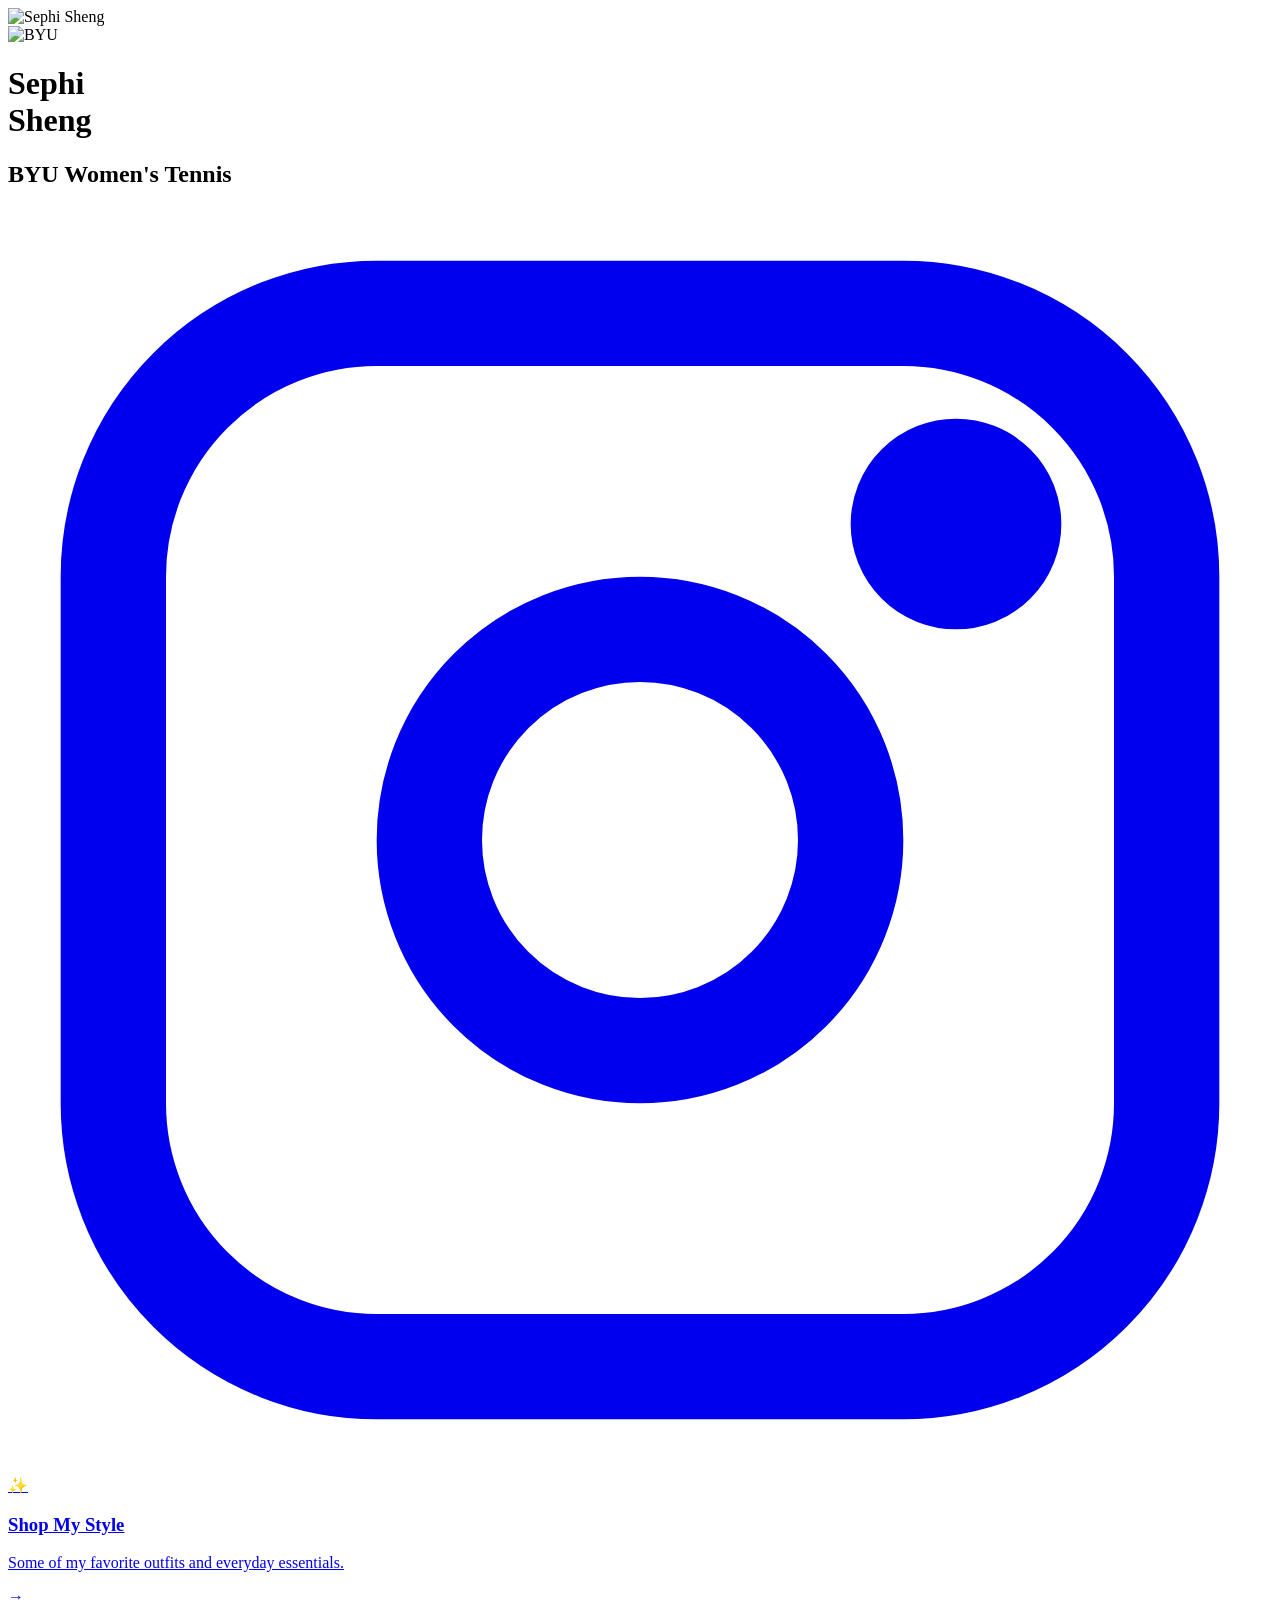
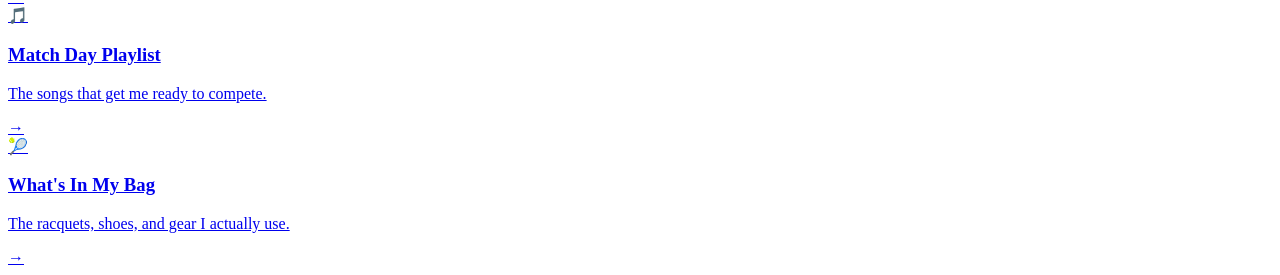
==== index.html @ d24162c1 "Add files via upload" ====
<!DOCTYPE html>
<html lang="en">

<head>

<meta charset="UTF-8">

<meta name="viewport"
content="width=device-width, initial-scale=1.0">

<title>Sephi Sheng</title>

<meta
name="description"
content="Official website of Sephi Sheng.">

<link rel="preconnect"
href="https://fonts.googleapis.com">

<link rel="preconnect"
href="https://fonts.gstatic.com"
crossorigin>

<link
href="https://fonts.googleapis.com/css2?family=Manrope:wght@300;400;500;600;700;800&display=swap"
rel="stylesheet">

<link
rel="stylesheet"
href="assets/css/style.css">

</head>

<body>

<header class="hero">

<div class="overlay"></div>

<img
src="assets/images/hero.jpg"
alt="Sephi Sheng"
class="hero-image">

<div class="hero-content">

<img
src="assets/images/byu-y.png"
class="byu-logo"
alt="BYU">

<h1>

Sephi
<br>
Sheng

</h1>

<div class="accent"></div>

<h2>

BYU Women's Tennis

</h2>

<a
href="https://instagram.com/sephisheng"
target="_blank"
class="instagram">

<svg
xmlns="http://www.w3.org/2000/svg"
viewBox="0 0 24 24"
fill="none"
stroke="currentColor"
stroke-width="2">

<rect
x="2"
y="2"
width="20"
height="20"
rx="5"/>

<circle
cx="12"
cy="12"
r="4"/>

<circle
cx="18"
cy="6"
r="1"/>

</svg>

</a>

</div>

</header>

<main>

<a
href="style/"
class="card">

<div class="icon">

✨

</div>

<div class="text">

<h3>

Shop My Style

</h3>

<p>

Some of my favorite outfits
and everyday essentials.

</p>

</div>

<div class="arrow">

→

</div>

</a>

<a
href="playlist/"
class="card">

<div class="icon">

🎵

</div>

<div class="text">

<h3>

Match Day Playlist

</h3>

<p>

The songs
that get me ready
to compete.

</p>

</div>

<div class="arrow">

→

</div>

</a>

<a
href="gear/"
class="card">

<div class="icon">

🎾

</div>

<div class="text">

<h3>

What's In My Bag

</h3>

<p>

The racquets,
shoes,
and gear
I actually use.

</p>

</div>

<div class="arrow">

→

</div>

</a>

</main>

</body>

</html>
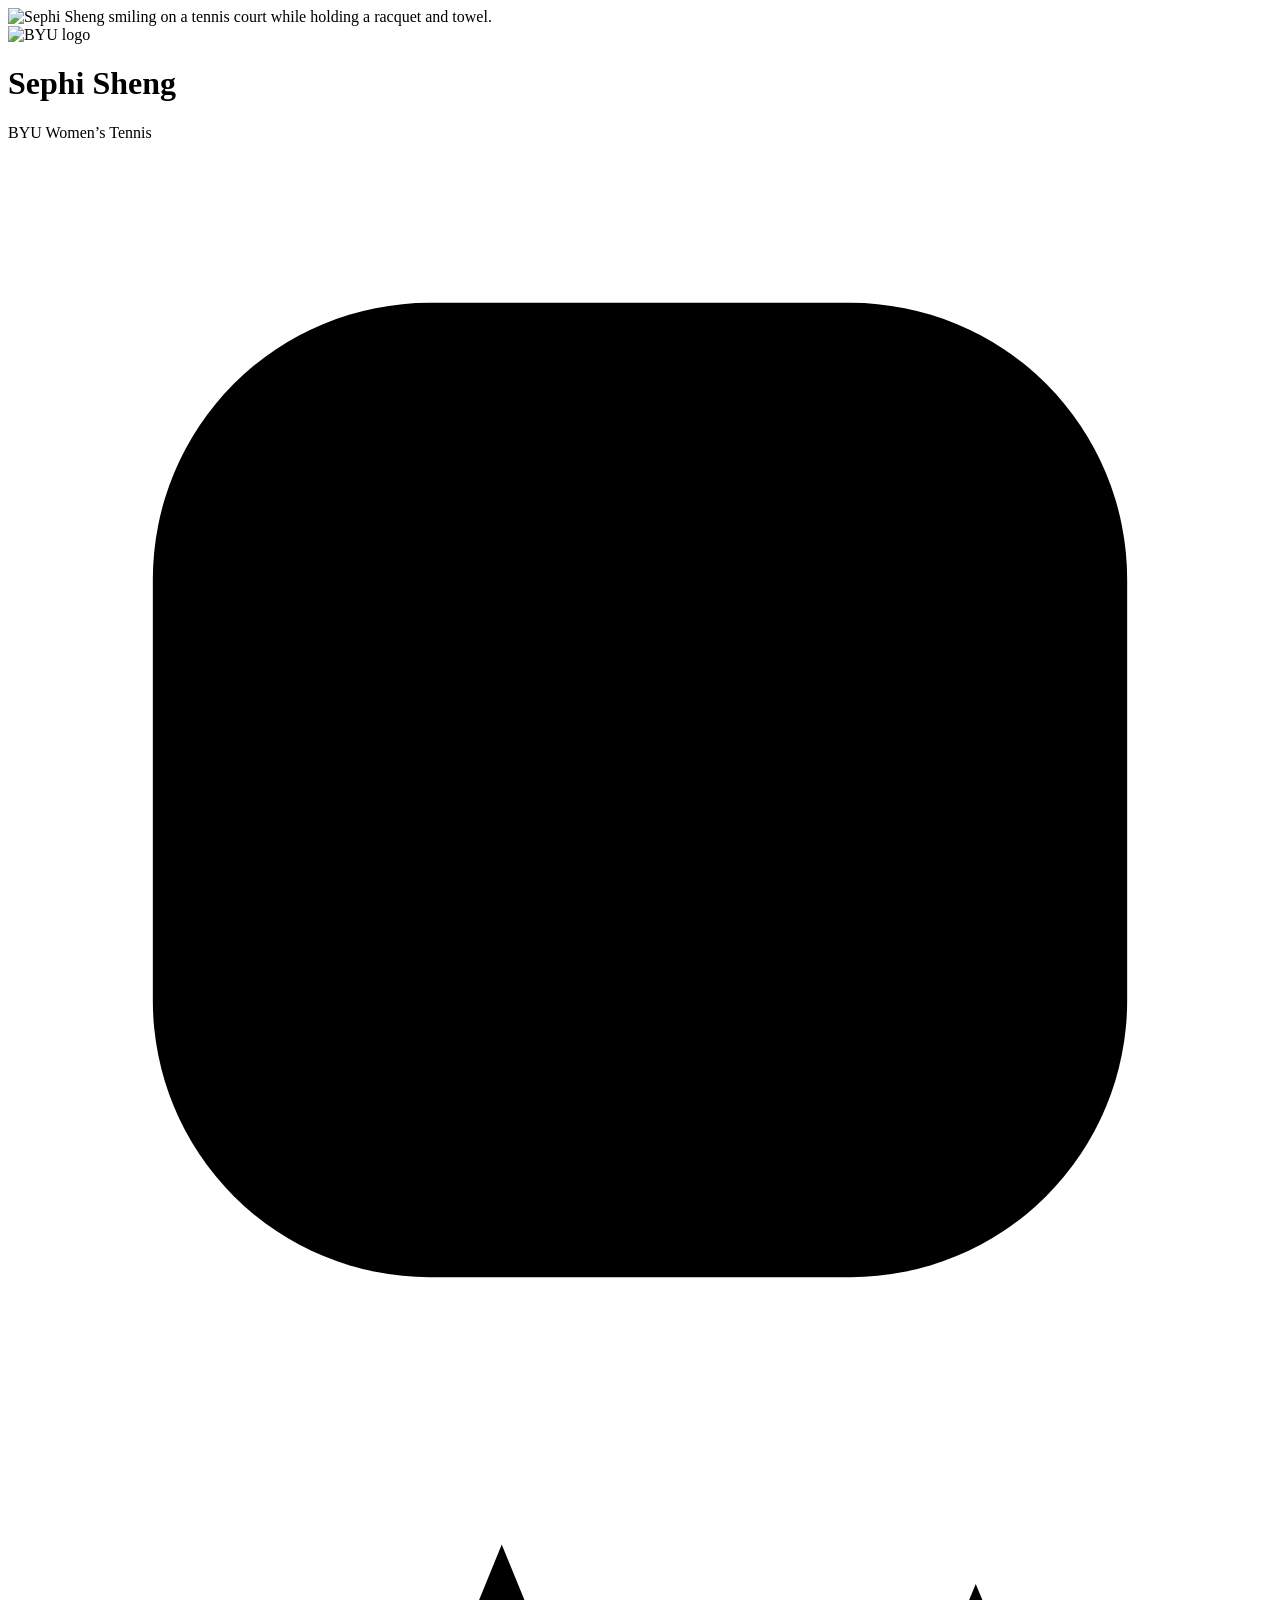
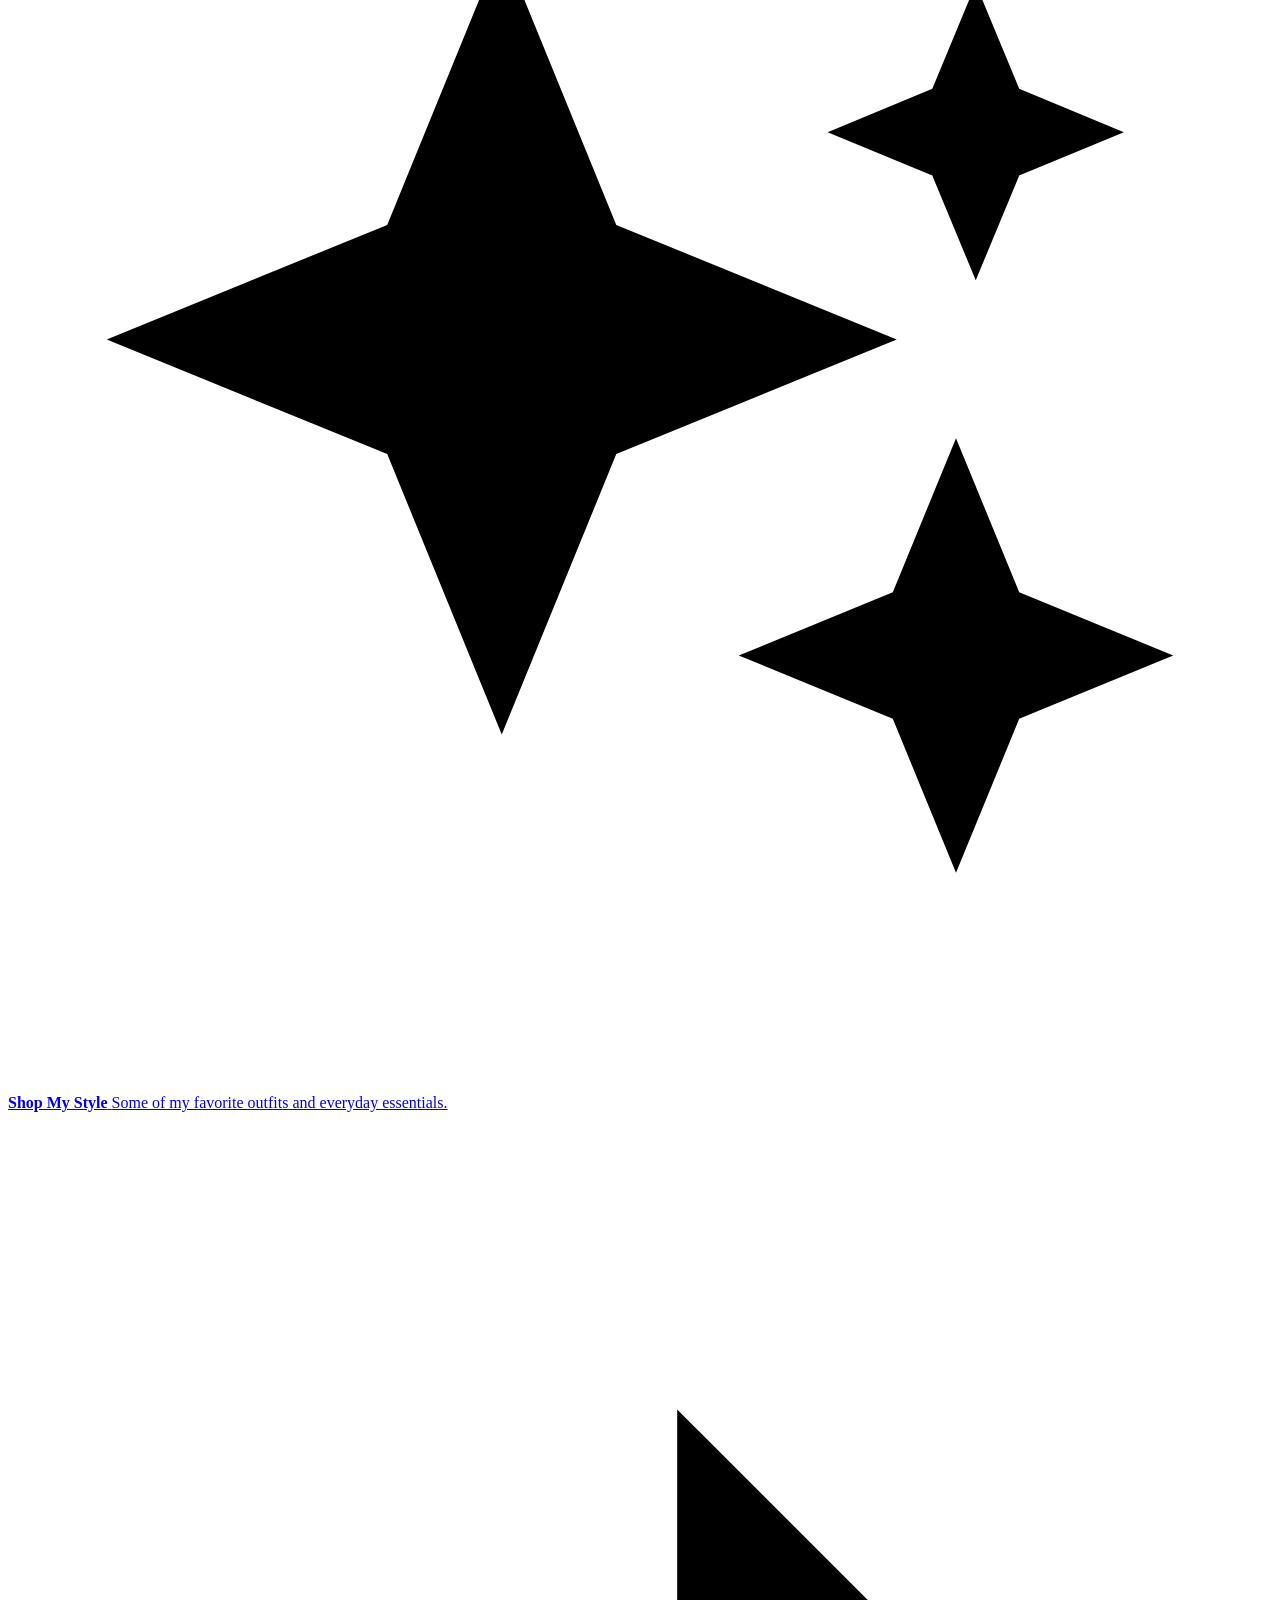
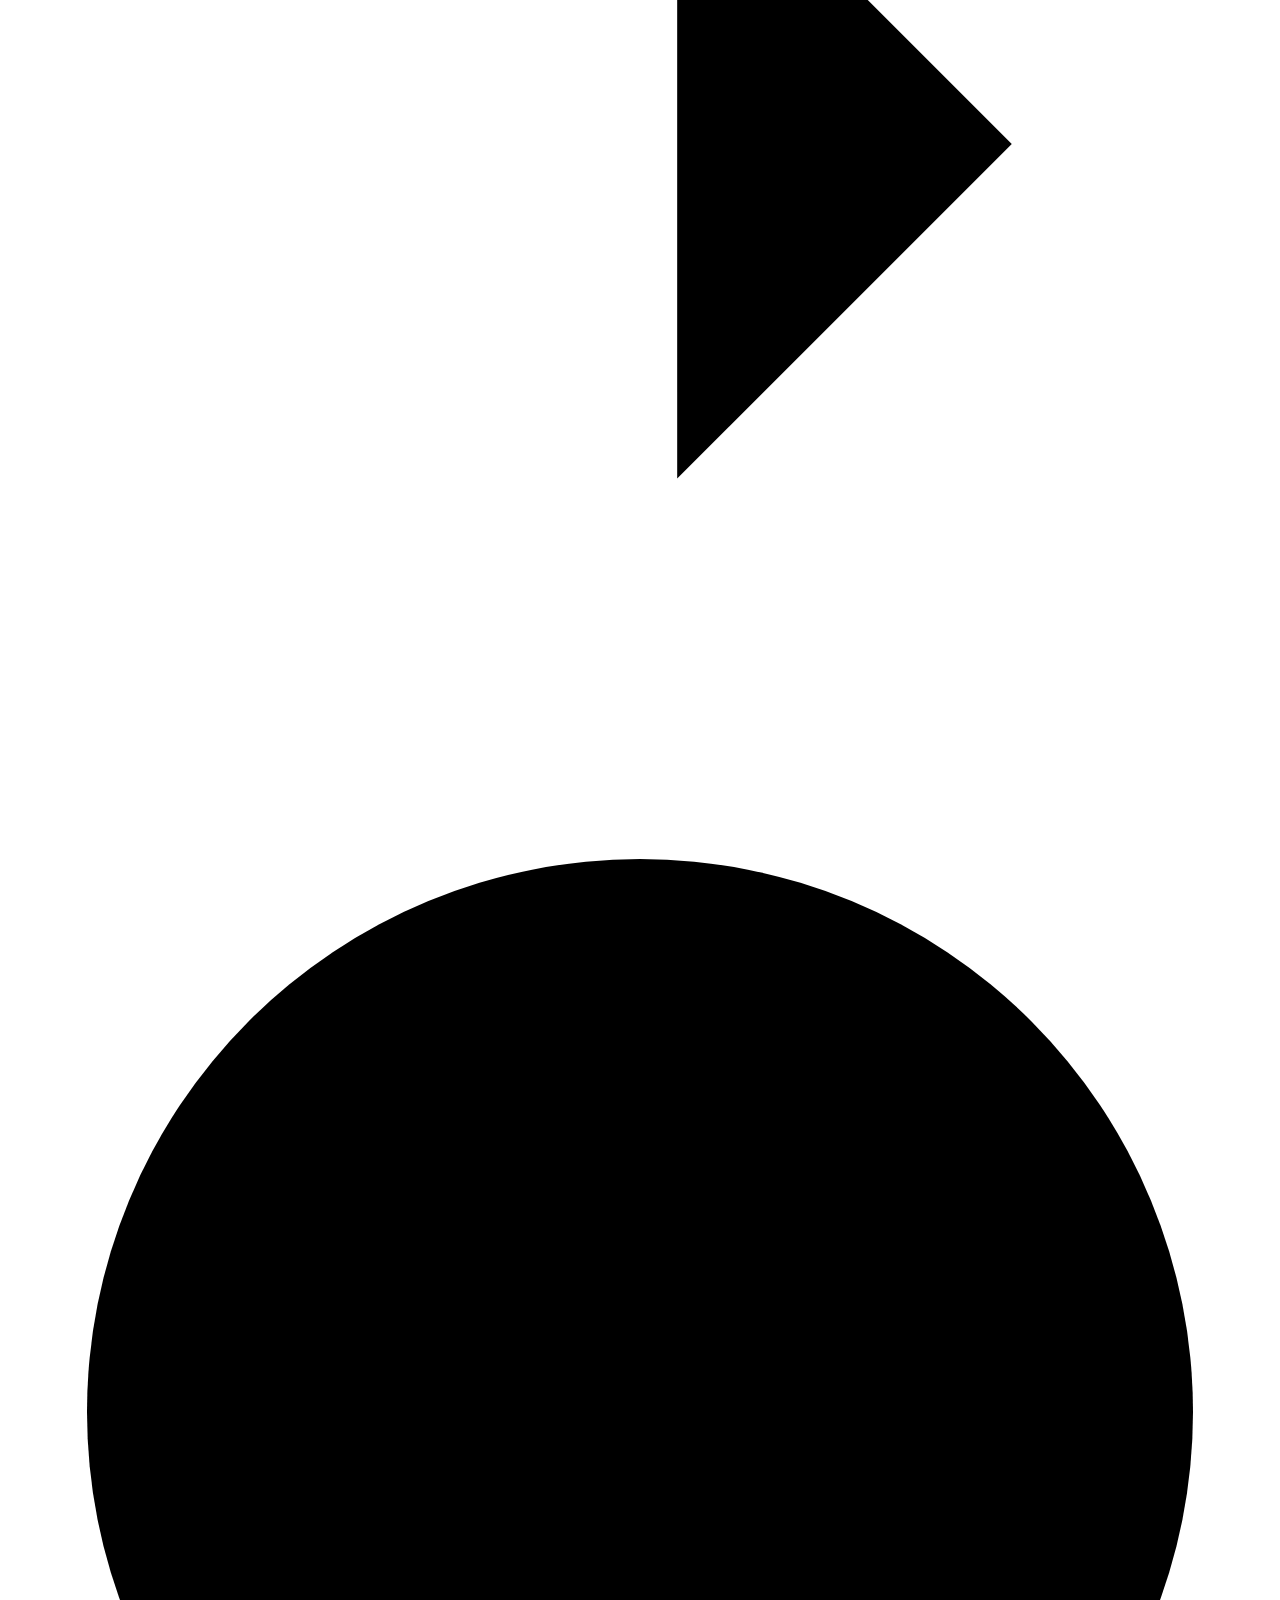
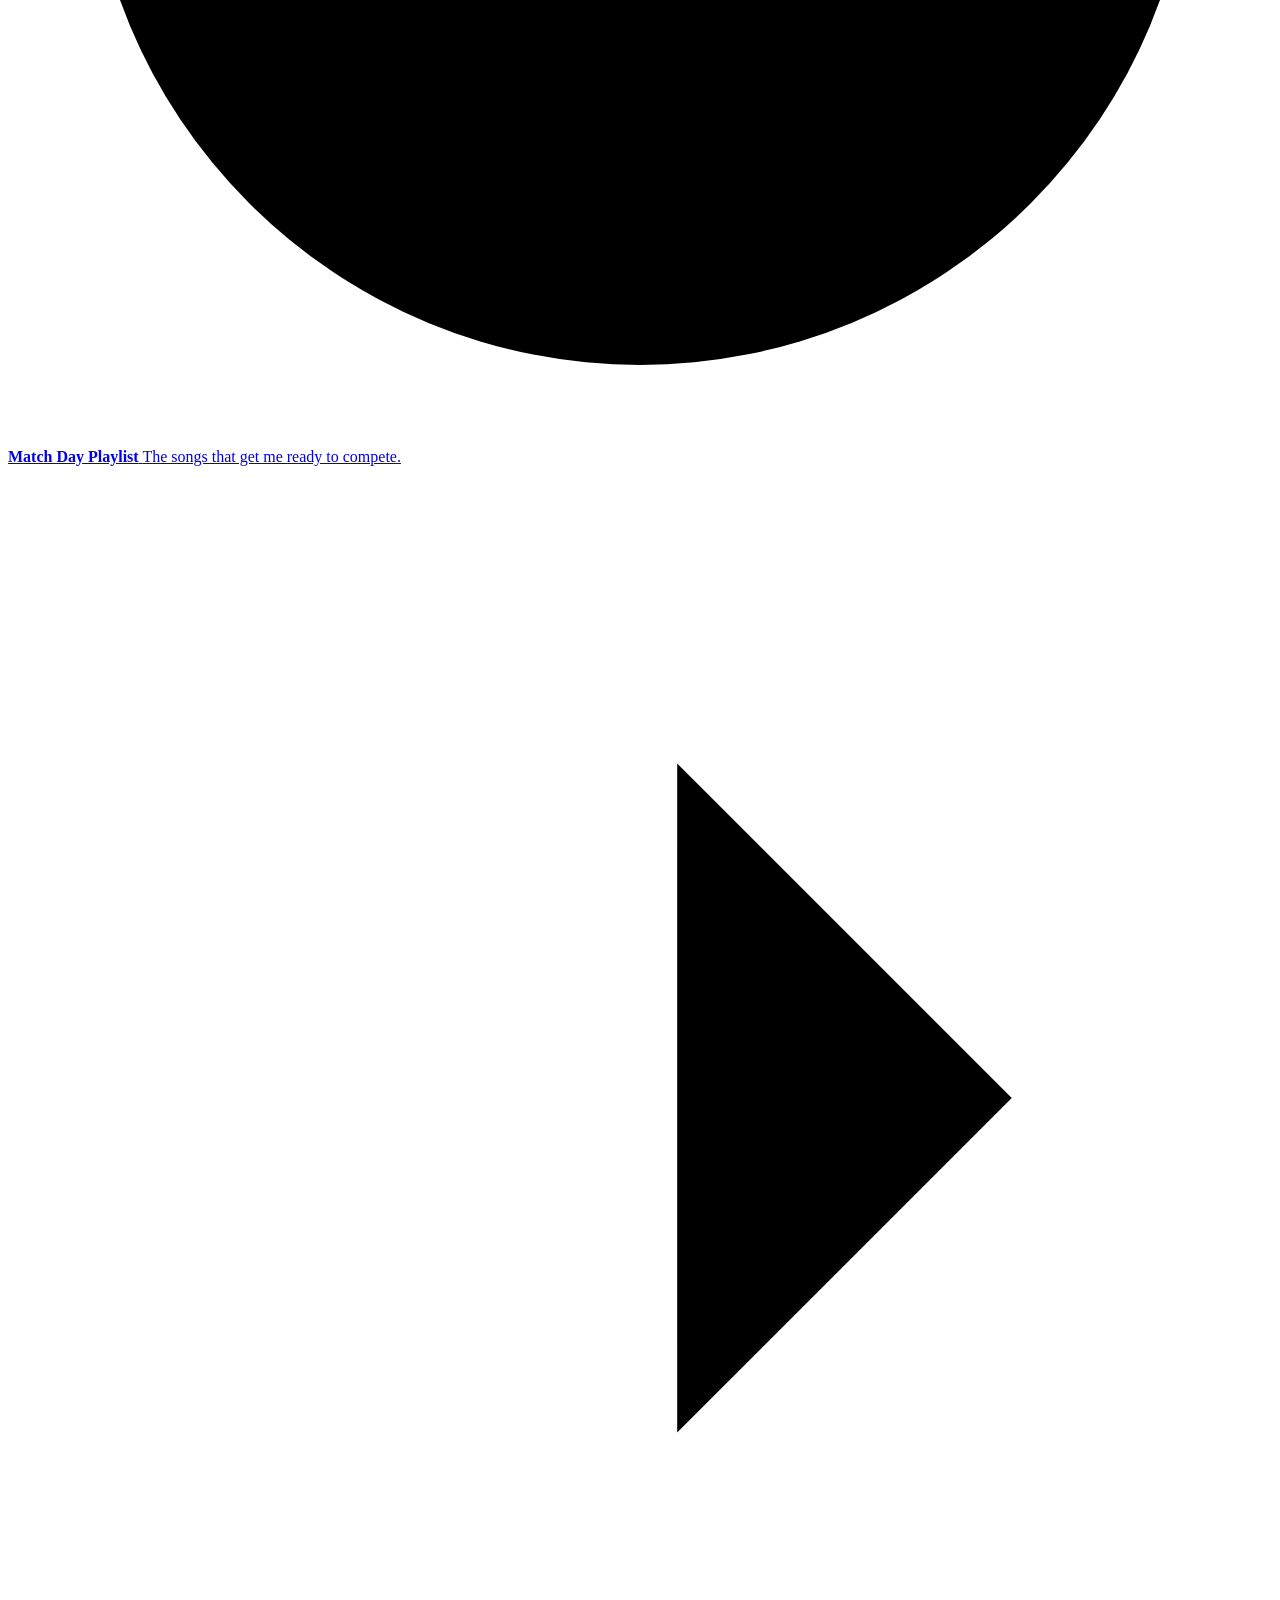
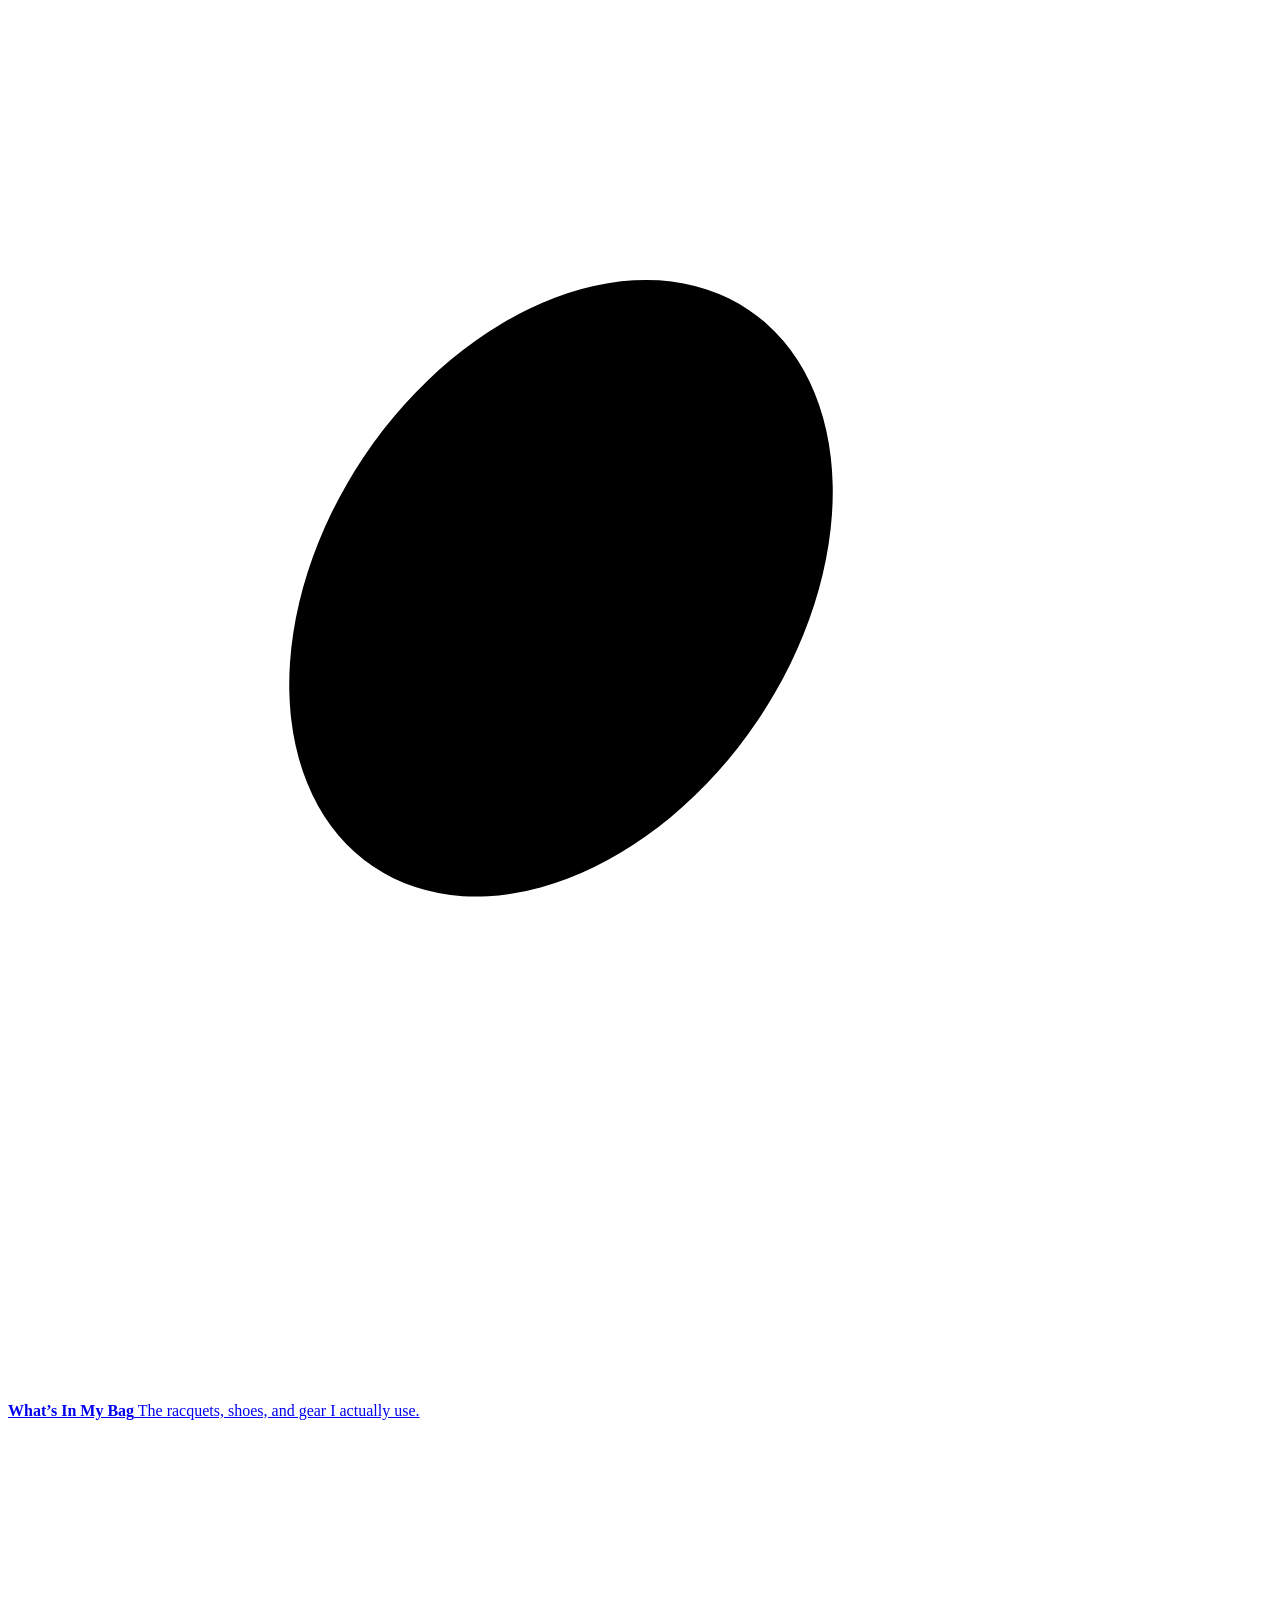
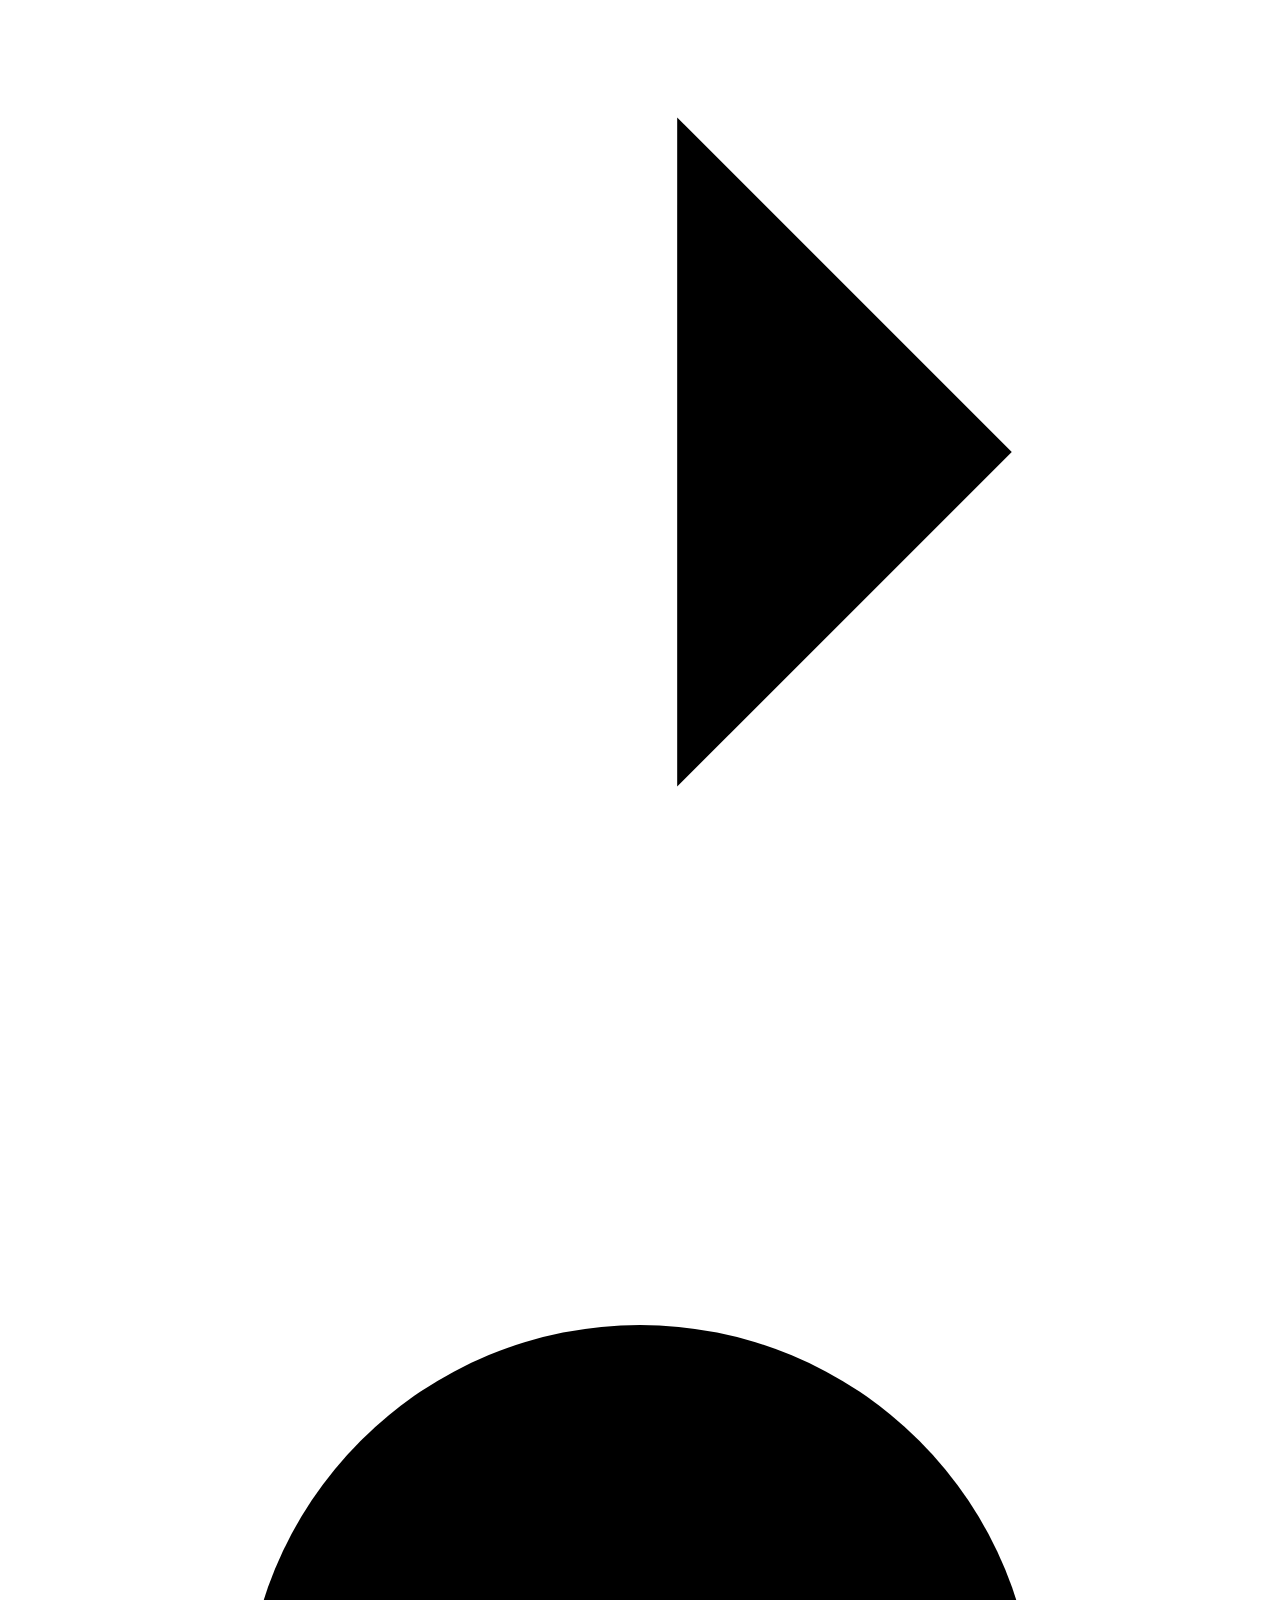
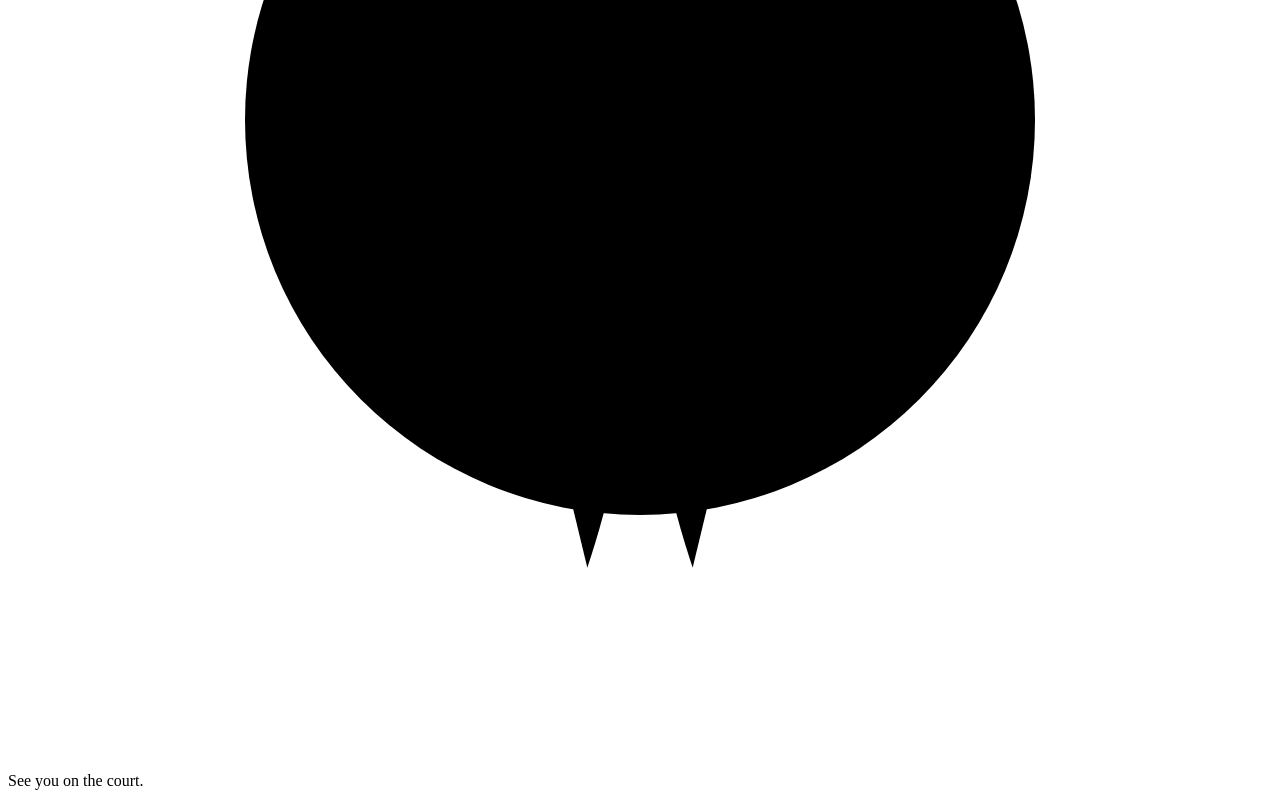
==== commit cb7987b8: "Update index.html" ====
--- a/index.html
+++ b/index.html
@@ -1,219 +1,128 @@
-<!DOCTYPE html>
+<!doctype html>
 <html lang="en">
+<head>
+  <meta charset="utf-8">
+  <meta name="viewport" content="width=device-width, initial-scale=1, viewport-fit=cover">
+  <title>Sephi Sheng</title>
+  <meta name="description" content="Official link page for Sephi Sheng, BYU Women’s Tennis.">
+  <meta name="theme-color" content="#002E5D">
+  <meta property="og:title" content="Sephi Sheng">
+  <meta property="og:description" content="BYU Women’s Tennis">
+  <meta property="og:type" content="website">
+  <link rel="preconnect" href="https://fonts.googleapis.com">
+  <link rel="preconnect" href="https://fonts.gstatic.com" crossorigin>
+  <link href="https://fonts.googleapis.com/css2?family=Bebas+Neue&family=Manrope:wght@400;500;600;700;800&display=swap" rel="stylesheet">
+  <link rel="stylesheet" href="assets/css/style.css">
+  <script defer src="assets/js/app.js"></script>
+</head>
+<body>
+  <div class="site-frame">
+    <header class="hero" aria-label="Sephi Sheng hero section">
+      <img class="hero-photo" src="assets/images/hero.jpg" alt="Sephi Sheng smiling on a tennis court while holding a racquet and towel.">
+      <div class="hero-shade" aria-hidden="true"></div>
 
-<head>
+      <div class="hero-content">
+        <img class="byu-mark" src="assets/images/byu-y.png" alt="BYU logo">
 
-<meta charset="UTF-8">
+        <h1 class="name">
+          <span>Sephi</span>
+          <span>Sheng</span>
+        </h1>
 
-<meta name="viewport"
-content="width=device-width, initial-scale=1.0">
+        <div class="accent-line" aria-hidden="true"></div>
 
-<title>Sephi Sheng</title>
+        <p class="team">BYU Women’s Tennis</p>
 
-<meta
-name="description"
-content="Official website of Sephi Sheng.">
+        <a class="instagram-link" href="https://instagram.com/sephisheng" target="_blank" rel="noopener" aria-label="Open Sephi Sheng on Instagram">
+          <svg viewBox="0 0 24 24" aria-hidden="true">
+            <rect x="2.75" y="2.75" width="18.5" height="18.5" rx="5.25"></rect>
+            <circle cx="12" cy="12" r="4.15"></circle>
+            <circle cx="17.55" cy="6.45" r="1.15"></circle>
+          </svg>
+        </a>
+      </div>
+    </header>
 
-<link rel="preconnect"
-href="https://fonts.googleapis.com">
+    <main class="link-panel" aria-label="Featured links">
+      <a class="link-card" href="style/" aria-label="Open Shop My Style">
+        <span class="icon-bubble" aria-hidden="true">
+          <svg class="icon icon-sparkle" viewBox="0 0 64 64">
+            <path d="M25 6l5.8 14.2L45 26l-14.2 5.8L25 46l-5.8-14.2L5 26l14.2-5.8L25 6z"></path>
+            <path d="M48 31l3.2 7.8L59 42l-7.8 3.2L48 53l-3.2-7.8L37 42l7.8-3.2L48 31z"></path>
+            <path d="M49 8l2.2 5.3L56.5 15.5l-5.3 2.2L49 23l-2.2-5.3-5.3-2.2 5.3-2.2L49 8z"></path>
+          </svg>
+        </span>
+        <span class="card-copy">
+          <strong>Shop My Style</strong>
+          <span>Some of my favorite outfits and everyday essentials.</span>
+        </span>
+        <span class="arrow" aria-hidden="true">
+          <svg viewBox="0 0 34 34">
+            <path d="M6 17h20"></path>
+            <path d="M18 8l9 9-9 9"></path>
+          </svg>
+        </span>
+      </a>
 
-<link rel="preconnect"
-href="https://fonts.gstatic.com"
-crossorigin>
+      <a class="link-card" href="playlist/" aria-label="Open Match Day Playlist">
+        <span class="icon-bubble" aria-hidden="true">
+          <svg class="icon icon-spotify" viewBox="0 0 64 64">
+            <circle cx="32" cy="32" r="28"></circle>
+            <path d="M19 25c8.6-2.4 18.2-1.7 26.3 2.1"></path>
+            <path d="M21 33c6.8-1.8 14.4-1.2 20.7 1.8"></path>
+            <path d="M23 40c5.1-1.2 10.4-.8 15.1 1.5"></path>
+          </svg>
+        </span>
+        <span class="card-copy">
+          <strong>Match Day Playlist</strong>
+          <span>The songs that get me ready to compete.</span>
+        </span>
+        <span class="arrow" aria-hidden="true">
+          <svg viewBox="0 0 34 34">
+            <path d="M6 17h20"></path>
+            <path d="M18 8l9 9-9 9"></path>
+          </svg>
+        </span>
+      </a>
 
-<link
-href="https://fonts.googleapis.com/css2?family=Manrope:wght@300;400;500;600;700;800&display=swap"
-rel="stylesheet">
+      <a class="link-card" href="gear/" aria-label="Open What’s In My Bag">
+        <span class="icon-bubble" aria-hidden="true">
+          <svg class="icon icon-racket" viewBox="0 0 64 64">
+            <ellipse cx="28" cy="23" rx="12" ry="17" transform="rotate(34 28 23)"></ellipse>
+            <path d="M22 38L10 54"></path>
+            <path d="M17 49l-4-4"></path>
+            <path d="M18 20l20 13"></path>
+            <path d="M23 13l21 14"></path>
+            <path d="M12 27l21 14"></path>
+            <path d="M19 39l21-31"></path>
+            <path d="M13 33l21-31"></path>
+          </svg>
+        </span>
+        <span class="card-copy">
+          <strong>What’s In My Bag</strong>
+          <span>The racquets, shoes, and gear I actually use.</span>
+        </span>
+        <span class="arrow" aria-hidden="true">
+          <svg viewBox="0 0 34 34">
+            <path d="M6 17h20"></path>
+            <path d="M18 8l9 9-9 9"></path>
+          </svg>
+        </span>
+      </a>
+    </main>
 
-<link
-rel="stylesheet"
-href="assets/css/style.css">
-
-</head>
-
-<body>
-
-<header class="hero">
-
-<div class="overlay"></div>
-
-<img
-src="assets/images/hero.jpg"
-alt="Sephi Sheng"
-class="hero-image">
-
-<div class="hero-content">
-
-<img
-src="assets/images/byu-y.png"
-class="byu-logo"
-alt="BYU">
-
-<h1>
-
-Sephi
-<br>
-Sheng
-
-</h1>
-
-<div class="accent"></div>
-
-<h2>
-
-BYU Women's Tennis
-
-</h2>
-
-<a
-href="https://instagram.com/sephisheng"
-target="_blank"
-class="instagram">
-
-<svg
-xmlns="http://www.w3.org/2000/svg"
-viewBox="0 0 24 24"
-fill="none"
-stroke="currentColor"
-stroke-width="2">
-
-<rect
-x="2"
-y="2"
-width="20"
-height="20"
-rx="5"/>
-
-<circle
-cx="12"
-cy="12"
-r="4"/>
-
-<circle
-cx="18"
-cy="6"
-r="1"/>
-
-</svg>
-
-</a>
-
-</div>
-
-</header>
-
-<main>
-
-<a
-href="style/"
-class="card">
-
-<div class="icon">
-
-✨
-
-</div>
-
-<div class="text">
-
-<h3>
-
-Shop My Style
-
-</h3>
-
-<p>
-
-Some of my favorite outfits
-and everyday essentials.
-
-</p>
-
-</div>
-
-<div class="arrow">
-
-→
-
-</div>
-
-</a>
-
-<a
-href="playlist/"
-class="card">
-
-<div class="icon">
-
-🎵
-
-</div>
-
-<div class="text">
-
-<h3>
-
-Match Day Playlist
-
-</h3>
-
-<p>
-
-The songs
-that get me ready
-to compete.
-
-</p>
-
-</div>
-
-<div class="arrow">
-
-→
-
-</div>
-
-</a>
-
-<a
-href="gear/"
-class="card">
-
-<div class="icon">
-
-🎾
-
-</div>
-
-<div class="text">
-
-<h3>
-
-What's In My Bag
-
-</h3>
-
-<p>
-
-The racquets,
-shoes,
-and gear
-I actually use.
-
-</p>
-
-</div>
-
-<div class="arrow">
-
-→
-
-</div>
-
-</a>
-
-</main>
-
+    <footer class="site-footer" aria-label="Footer">
+      <div class="footer-rule" aria-hidden="true">
+        <span></span>
+        <svg viewBox="0 0 48 48">
+          <circle cx="24" cy="24" r="15"></circle>
+          <path d="M15 12c8 6 11 17 7 29"></path>
+          <path d="M33 12c-8 6-11 17-7 29"></path>
+        </svg>
+        <span></span>
+      </div>
+      <p>See you on the court.</p>
+    </footer>
+  </div>
 </body>
-
-</html>+</html>
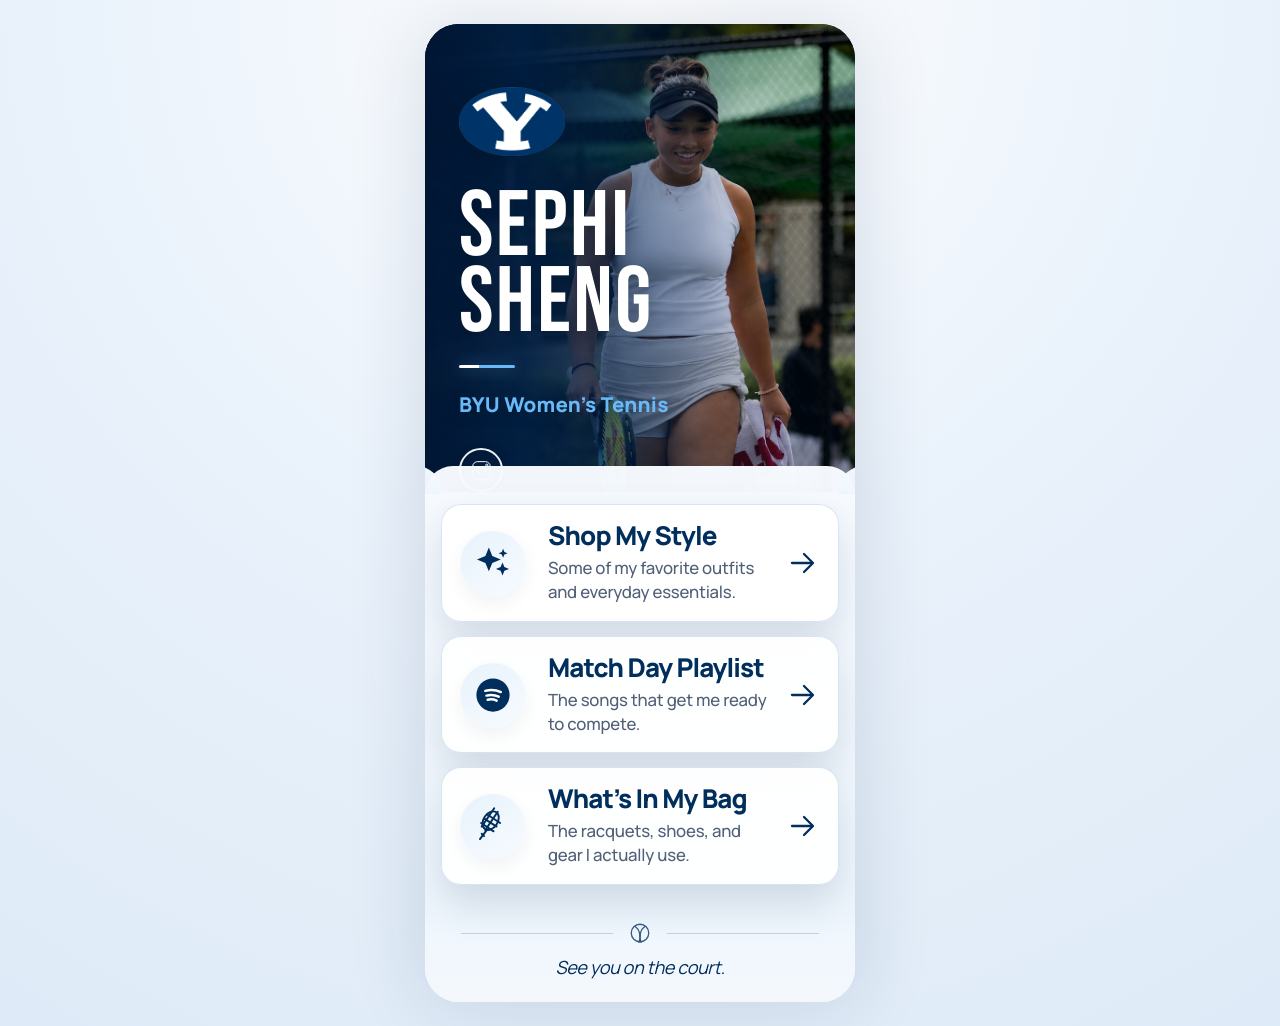
==== commit ff73b2db: "Add files via upload" ====
--- a/index.html
+++ b/index.html
@@ -1,128 +1,136 @@
-<!doctype html>
-<html lang="en">
-<head>
-  <meta charset="utf-8">
-  <meta name="viewport" content="width=device-width, initial-scale=1, viewport-fit=cover">
-  <title>Sephi Sheng</title>
-  <meta name="description" content="Official link page for Sephi Sheng, BYU Women’s Tennis.">
-  <meta name="theme-color" content="#002E5D">
-  <meta property="og:title" content="Sephi Sheng">
-  <meta property="og:description" content="BYU Women’s Tennis">
-  <meta property="og:type" content="website">
-  <link rel="preconnect" href="https://fonts.googleapis.com">
-  <link rel="preconnect" href="https://fonts.gstatic.com" crossorigin>
-  <link href="https://fonts.googleapis.com/css2?family=Bebas+Neue&family=Manrope:wght@400;500;600;700;800&display=swap" rel="stylesheet">
-  <link rel="stylesheet" href="assets/css/style.css">
-  <script defer src="assets/js/app.js"></script>
-</head>
-<body>
-  <div class="site-frame">
-    <header class="hero" aria-label="Sephi Sheng hero section">
-      <img class="hero-photo" src="assets/images/hero.jpg" alt="Sephi Sheng smiling on a tennis court while holding a racquet and towel.">
-      <div class="hero-shade" aria-hidden="true"></div>
-
-      <div class="hero-content">
-        <img class="byu-mark" src="assets/images/byu-y.png" alt="BYU logo">
-
-        <h1 class="name">
-          <span>Sephi</span>
-          <span>Sheng</span>
-        </h1>
-
-        <div class="accent-line" aria-hidden="true"></div>
-
-        <p class="team">BYU Women’s Tennis</p>
-
-        <a class="instagram-link" href="https://instagram.com/sephisheng" target="_blank" rel="noopener" aria-label="Open Sephi Sheng on Instagram">
-          <svg viewBox="0 0 24 24" aria-hidden="true">
-            <rect x="2.75" y="2.75" width="18.5" height="18.5" rx="5.25"></rect>
-            <circle cx="12" cy="12" r="4.15"></circle>
-            <circle cx="17.55" cy="6.45" r="1.15"></circle>
-          </svg>
-        </a>
-      </div>
-    </header>
-
-    <main class="link-panel" aria-label="Featured links">
-      <a class="link-card" href="style/" aria-label="Open Shop My Style">
-        <span class="icon-bubble" aria-hidden="true">
-          <svg class="icon icon-sparkle" viewBox="0 0 64 64">
-            <path d="M25 6l5.8 14.2L45 26l-14.2 5.8L25 46l-5.8-14.2L5 26l14.2-5.8L25 6z"></path>
-            <path d="M48 31l3.2 7.8L59 42l-7.8 3.2L48 53l-3.2-7.8L37 42l7.8-3.2L48 31z"></path>
-            <path d="M49 8l2.2 5.3L56.5 15.5l-5.3 2.2L49 23l-2.2-5.3-5.3-2.2 5.3-2.2L49 8z"></path>
-          </svg>
-        </span>
-        <span class="card-copy">
-          <strong>Shop My Style</strong>
-          <span>Some of my favorite outfits and everyday essentials.</span>
-        </span>
-        <span class="arrow" aria-hidden="true">
-          <svg viewBox="0 0 34 34">
-            <path d="M6 17h20"></path>
-            <path d="M18 8l9 9-9 9"></path>
-          </svg>
-        </span>
-      </a>
-
-      <a class="link-card" href="playlist/" aria-label="Open Match Day Playlist">
-        <span class="icon-bubble" aria-hidden="true">
-          <svg class="icon icon-spotify" viewBox="0 0 64 64">
-            <circle cx="32" cy="32" r="28"></circle>
-            <path d="M19 25c8.6-2.4 18.2-1.7 26.3 2.1"></path>
-            <path d="M21 33c6.8-1.8 14.4-1.2 20.7 1.8"></path>
-            <path d="M23 40c5.1-1.2 10.4-.8 15.1 1.5"></path>
-          </svg>
-        </span>
-        <span class="card-copy">
-          <strong>Match Day Playlist</strong>
-          <span>The songs that get me ready to compete.</span>
-        </span>
-        <span class="arrow" aria-hidden="true">
-          <svg viewBox="0 0 34 34">
-            <path d="M6 17h20"></path>
-            <path d="M18 8l9 9-9 9"></path>
-          </svg>
-        </span>
-      </a>
-
-      <a class="link-card" href="gear/" aria-label="Open What’s In My Bag">
-        <span class="icon-bubble" aria-hidden="true">
-          <svg class="icon icon-racket" viewBox="0 0 64 64">
-            <ellipse cx="28" cy="23" rx="12" ry="17" transform="rotate(34 28 23)"></ellipse>
-            <path d="M22 38L10 54"></path>
-            <path d="M17 49l-4-4"></path>
-            <path d="M18 20l20 13"></path>
-            <path d="M23 13l21 14"></path>
-            <path d="M12 27l21 14"></path>
-            <path d="M19 39l21-31"></path>
-            <path d="M13 33l21-31"></path>
-          </svg>
-        </span>
-        <span class="card-copy">
-          <strong>What’s In My Bag</strong>
-          <span>The racquets, shoes, and gear I actually use.</span>
-        </span>
-        <span class="arrow" aria-hidden="true">
-          <svg viewBox="0 0 34 34">
-            <path d="M6 17h20"></path>
-            <path d="M18 8l9 9-9 9"></path>
-          </svg>
-        </span>
-      </a>
-    </main>
-
-    <footer class="site-footer" aria-label="Footer">
-      <div class="footer-rule" aria-hidden="true">
-        <span></span>
-        <svg viewBox="0 0 48 48">
-          <circle cx="24" cy="24" r="15"></circle>
-          <path d="M15 12c8 6 11 17 7 29"></path>
-          <path d="M33 12c-8 6-11 17-7 29"></path>
-        </svg>
-        <span></span>
-      </div>
-      <p>See you on the court.</p>
-    </footer>
-  </div>
-</body>
-</html>
+<!doctype html>
+<html lang="en">
+<head>
+  <meta charset="utf-8">
+  <meta name="viewport" content="width=device-width, initial-scale=1, viewport-fit=cover">
+  <title>Sephi Sheng</title>
+  <meta name="description" content="Official link page for Sephi Sheng, BYU Women’s Tennis.">
+  <meta name="theme-color" content="#002E5D">
+  <meta property="og:title" content="Sephi Sheng">
+  <meta property="og:description" content="BYU Women’s Tennis">
+  <meta property="og:type" content="website">
+  <link rel="preconnect" href="https://fonts.googleapis.com">
+  <link rel="preconnect" href="https://fonts.gstatic.com" crossorigin>
+  <link href="https://fonts.googleapis.com/css2?family=Bebas+Neue&family=Manrope:wght@400;500;600;700;800&display=swap" rel="stylesheet">
+  <link rel="stylesheet" href="assets/css/style.css">
+  <script defer src="assets/js/app.js"></script>
+</head>
+<body>
+  <div class="site-frame">
+    <header class="hero" aria-label="Sephi Sheng hero section">
+      <img class="hero-photo" src="assets/images/hero.jpg" alt="Sephi Sheng smiling on a tennis court while holding a racquet and towel.">
+      <div class="hero-shade" aria-hidden="true"></div>
+
+      <div class="hero-content">
+        <img class="byu-mark" src="assets/images/byu-y.png" alt="BYU logo">
+
+        <h1 class="name">
+          <span>Sephi</span>
+          <span>Sheng</span>
+        </h1>
+
+        <div class="accent-line" aria-hidden="true"></div>
+
+        <p class="team">BYU Women’s Tennis</p>
+
+        <div class="social-links" aria-label="Social links">
+          <a class="social-link instagram-link" href="https://instagram.com/sephisheng" target="_blank" rel="noopener" aria-label="Open Sephi Sheng on Instagram">
+            <svg viewBox="0 0 24 24" aria-hidden="true">
+              <rect x="2.75" y="2.75" width="18.5" height="18.5" rx="5.25"></rect>
+              <circle cx="12" cy="12" r="4.15"></circle>
+              <circle cx="17.55" cy="6.45" r="1.15"></circle>
+            </svg>
+          </a>
+
+          <a class="social-link tiktok-link" href="https://www.tiktok.com/@sephi.sheng" target="_blank" rel="noopener" aria-label="Open Sephi Sheng on TikTok">
+            <svg viewBox="0 0 24 24" aria-hidden="true">
+              <path d="M14.62 3h3.18c.22 1.45.83 2.6 1.83 3.46.86.73 1.86 1.17 3 1.32v3.25c-1.72-.05-3.28-.54-4.67-1.47v6.28c0 1.6-.56 2.96-1.69 4.08-1.13 1.12-2.52 1.68-4.18 1.68-1.68 0-3.09-.55-4.24-1.66-1.14-1.11-1.71-2.48-1.71-4.11 0-1.58.56-2.92 1.68-4.02 1.12-1.1 2.5-1.65 4.13-1.65.28 0 .56.02.83.06v3.4a2.73 2.73 0 0 0-.83-.13c-.7 0-1.28.23-1.75.68-.47.45-.7 1.01-.7 1.68 0 .7.24 1.28.72 1.73.48.45 1.08.68 1.79.68.76 0 1.39-.25 1.89-.75.5-.5.75-1.15.75-1.95V3z"></path>
+            </svg>
+          </a>
+        </div>
+      </div>
+    </header>
+
+    <main class="link-panel" aria-label="Featured links">
+      <a class="link-card" href="style/" aria-label="Open Shop My Style">
+        <span class="icon-bubble" aria-hidden="true">
+          <svg class="icon icon-sparkle" viewBox="0 0 64 64">
+            <path d="M25 6l5.8 14.2L45 26l-14.2 5.8L25 46l-5.8-14.2L5 26l14.2-5.8L25 6z"></path>
+            <path d="M48 31l3.2 7.8L59 42l-7.8 3.2L48 53l-3.2-7.8L37 42l7.8-3.2L48 31z"></path>
+            <path d="M49 8l2.2 5.3L56.5 15.5l-5.3 2.2L49 23l-2.2-5.3-5.3-2.2 5.3-2.2L49 8z"></path>
+          </svg>
+        </span>
+        <span class="card-copy">
+          <strong>Shop My Style</strong>
+          <span>Some of my favorite outfits and everyday essentials.</span>
+        </span>
+        <span class="arrow" aria-hidden="true">
+          <svg viewBox="0 0 34 34">
+            <path d="M6 17h20"></path>
+            <path d="M18 8l9 9-9 9"></path>
+          </svg>
+        </span>
+      </a>
+
+      <a class="link-card" href="playlist/" aria-label="Open Match Day Playlist">
+        <span class="icon-bubble" aria-hidden="true">
+          <svg class="icon icon-spotify" viewBox="0 0 64 64">
+            <circle cx="32" cy="32" r="28"></circle>
+            <path d="M19 25c8.6-2.4 18.2-1.7 26.3 2.1"></path>
+            <path d="M21 33c6.8-1.8 14.4-1.2 20.7 1.8"></path>
+            <path d="M23 40c5.1-1.2 10.4-.8 15.1 1.5"></path>
+          </svg>
+        </span>
+        <span class="card-copy">
+          <strong>Match Day Playlist</strong>
+          <span>The songs that get me ready to compete.</span>
+        </span>
+        <span class="arrow" aria-hidden="true">
+          <svg viewBox="0 0 34 34">
+            <path d="M6 17h20"></path>
+            <path d="M18 8l9 9-9 9"></path>
+          </svg>
+        </span>
+      </a>
+
+      <a class="link-card" href="gear/" aria-label="Open What’s In My Bag">
+        <span class="icon-bubble" aria-hidden="true">
+          <svg class="icon icon-racket" viewBox="0 0 64 64">
+            <ellipse cx="28" cy="23" rx="12" ry="17" transform="rotate(34 28 23)"></ellipse>
+            <path d="M22 38L10 54"></path>
+            <path d="M17 49l-4-4"></path>
+            <path d="M18 20l20 13"></path>
+            <path d="M23 13l21 14"></path>
+            <path d="M12 27l21 14"></path>
+            <path d="M19 39l21-31"></path>
+            <path d="M13 33l21-31"></path>
+          </svg>
+        </span>
+        <span class="card-copy">
+          <strong>What’s In My Bag</strong>
+          <span>The racquets, shoes, and gear I actually use.</span>
+        </span>
+        <span class="arrow" aria-hidden="true">
+          <svg viewBox="0 0 34 34">
+            <path d="M6 17h20"></path>
+            <path d="M18 8l9 9-9 9"></path>
+          </svg>
+        </span>
+      </a>
+    </main>
+
+    <footer class="site-footer" aria-label="Footer">
+      <div class="footer-rule" aria-hidden="true">
+        <span></span>
+        <svg viewBox="0 0 48 48">
+          <circle cx="24" cy="24" r="15"></circle>
+          <path d="M15 12c8 6 11 17 7 29"></path>
+          <path d="M33 12c-8 6-11 17-7 29"></path>
+        </svg>
+        <span></span>
+      </div>
+      <p>See you on the court.</p>
+    </footer>
+  </div>
+</body>
+</html>
--- a/assets/css/style.css
+++ b/assets/css/style.css
@@ -0,0 +1,478 @@
+:root {
+  --navy: #002e5d;
+  --navy-deep: #001b3d;
+  --blue: #69b9f7;
+  --ice: #f4f8fd;
+  --ice-2: #eaf2fb;
+  --card: rgba(255,255,255,.93);
+  --text: #0c2850;
+  --muted: #506077;
+  --line: #dce8f4;
+  --shadow: 0 18px 40px rgba(0, 34, 71, .14);
+  --soft-shadow: 0 10px 28px rgba(0, 34, 71, .09);
+}
+
+* {
+  box-sizing: border-box;
+  margin: 0;
+  padding: 0;
+}
+
+html {
+  background: #eaf2fb;
+  min-height: 100%;
+  -webkit-text-size-adjust: 100%;
+}
+
+body {
+  min-height: 100svh;
+  background:
+    radial-gradient(circle at top, rgba(255,255,255,.95), rgba(234,242,251,.92) 46%, rgba(221,234,247,.95));
+  color: var(--text);
+  font-family: "Manrope", system-ui, -apple-system, BlinkMacSystemFont, "Segoe UI", sans-serif;
+  -webkit-font-smoothing: antialiased;
+  text-rendering: geometricPrecision;
+}
+
+img,
+svg {
+  display: block;
+}
+
+a {
+  color: inherit;
+  text-decoration: none;
+}
+
+button,
+a {
+  -webkit-tap-highlight-color: transparent;
+}
+
+.site-frame {
+  width: min(100%, 430px);
+  min-height: 100svh;
+  margin: 0 auto;
+  background: linear-gradient(180deg, #f8fbff 0%, #edf5fc 100%);
+  overflow: hidden;
+  position: relative;
+  box-shadow: 0 0 80px rgba(0, 34, 71, .14);
+}
+
+.hero {
+  height: clamp(435px, 52svh, 505px);
+  position: relative;
+  overflow: hidden;
+  background: var(--navy-deep);
+}
+
+.hero-photo {
+  width: 100%;
+  height: 100%;
+  object-fit: cover;
+  object-position: 58% 50%;
+  filter: saturate(.96) contrast(1.03) brightness(.93);
+  transform: scale(1.025);
+  transform-origin: center;
+}
+
+.hero-shade {
+  position: absolute;
+  inset: 0;
+  background:
+    linear-gradient(90deg,
+      rgba(0, 22, 52, .98) 0%,
+      rgba(0, 31, 69, .92) 23%,
+      rgba(0, 36, 80, .58) 45%,
+      rgba(0, 36, 80, .10) 74%,
+      rgba(0, 36, 80, .03) 100%),
+    linear-gradient(180deg,
+      rgba(0,0,0,.08) 0%,
+      rgba(0,0,0,0) 42%,
+      rgba(0, 27, 60, .22) 100%);
+  pointer-events: none;
+}
+
+.hero-content {
+  position: absolute;
+  z-index: 2;
+  top: clamp(46px, 7svh, 64px);
+  left: clamp(28px, 7vw, 34px);
+  width: 50%;
+  color: #fff;
+  animation: heroIn .72s ease both;
+}
+
+.byu-mark {
+  width: clamp(82px, 22vw, 106px);
+  height: auto;
+  margin-bottom: clamp(26px, 3.7svh, 34px);
+  filter: drop-shadow(0 8px 18px rgba(0,0,0,.22));
+}
+
+.name {
+  font-family: "Bebas Neue", "Arial Narrow", Impact, sans-serif;
+  font-size: clamp(4.65rem, 18vw, 5.8rem);
+  line-height: .82;
+  letter-spacing: .025em;
+  text-transform: uppercase;
+  font-weight: 400;
+  text-shadow: 0 5px 18px rgba(0,0,0,.22);
+}
+
+.name span {
+  display: block;
+}
+
+.accent-line {
+  width: 56px;
+  height: 3px;
+  border-radius: 999px;
+  background: linear-gradient(90deg, #fff 0%, #fff 36%, var(--blue) 36%, var(--blue) 100%);
+  margin: clamp(19px, 2.7svh, 25px) 0 clamp(20px, 2.9svh, 27px);
+  box-shadow: 0 0 14px rgba(105,185,247,.42);
+}
+
+.team {
+  color: var(--blue);
+  font-size: clamp(1.05rem, 4.4vw, 1.28rem);
+  line-height: 1.1;
+  font-weight: 800;
+  letter-spacing: .012em;
+  text-shadow: 0 4px 14px rgba(0,0,0,.22);
+}
+
+.instagram-link {
+  width: 44px;
+  height: 44px;
+  margin-top: clamp(23px, 4svh, 31px);
+  border: 2px solid rgba(255,255,255,.92);
+  border-radius: 50%;
+  display: grid;
+  place-items: center;
+  color: #fff;
+  transition: transform .22s ease, background .22s ease, color .22s ease;
+  box-shadow: 0 10px 20px rgba(0,0,0,.18);
+}
+
+.instagram-link svg {
+  width: 23px;
+  height: 23px;
+  stroke: currentColor;
+  fill: none;
+}
+
+.instagram-link:hover,
+.instagram-link:focus-visible {
+  background: #fff;
+  color: var(--navy);
+  transform: translateY(-2px);
+  outline: none;
+}
+
+.link-panel {
+  position: relative;
+  z-index: 4;
+  margin-top: -26px;
+  padding: 38px 16px 13px;
+  background: linear-gradient(180deg, rgba(247,251,255,.98) 0%, rgba(238,246,253,.98) 100%);
+  border-radius: 28px 28px 0 0;
+}
+
+.link-panel::before,
+.link-panel::after {
+  content: "";
+  position: absolute;
+  top: 0;
+  width: 26px;
+  height: 28px;
+  background: inherit;
+}
+
+.link-panel::before {
+  left: -9px;
+  border-top-right-radius: 28px;
+}
+
+.link-panel::after {
+  right: -9px;
+  border-top-left-radius: 28px;
+}
+
+.link-card {
+  min-height: 104px;
+  display: grid;
+  grid-template-columns: 74px 1fr 34px;
+  align-items: center;
+  gap: 14px;
+  padding: 16px 18px 16px 18px;
+  margin-bottom: 14px;
+  background: var(--card);
+  border: 1px solid rgba(207, 224, 240, .82);
+  border-radius: 20px;
+  box-shadow: var(--shadow);
+  backdrop-filter: blur(18px);
+  -webkit-backdrop-filter: blur(18px);
+  transition: transform .22s ease, box-shadow .22s ease, border-color .22s ease, background .22s ease;
+  animation: cardIn .56s ease both;
+}
+
+.link-card:nth-child(2) { animation-delay: .07s; }
+.link-card:nth-child(3) { animation-delay: .14s; }
+
+.link-card:hover,
+.link-card:focus-visible {
+  transform: translateY(-3px);
+  box-shadow: 0 24px 48px rgba(0,34,71,.18);
+  border-color: rgba(105, 185, 247, .55);
+  background: rgba(255,255,255,.98);
+  outline: none;
+}
+
+.link-card:active {
+  transform: scale(.985);
+}
+
+.icon-bubble {
+  width: 66px;
+  height: 66px;
+  border-radius: 50%;
+  display: grid;
+  place-items: center;
+  background: linear-gradient(145deg, #e8f2fb 0%, #f7fbff 100%);
+  box-shadow: inset 0 1px 0 rgba(255,255,255,.9), 0 8px 18px rgba(0,46,93,.06);
+  color: var(--navy);
+}
+
+.icon {
+  width: 38px;
+  height: 38px;
+}
+
+.icon-sparkle path {
+  fill: currentColor;
+}
+
+.icon-spotify circle {
+  fill: var(--navy);
+}
+
+.icon-spotify path {
+  fill: none;
+  stroke: #fff;
+  stroke-width: 4.1;
+  stroke-linecap: round;
+}
+
+.icon-racket {
+  fill: none;
+  stroke: currentColor;
+  stroke-width: 3.2;
+  stroke-linecap: round;
+  stroke-linejoin: round;
+}
+
+.card-copy {
+  min-width: 0;
+}
+
+.card-copy strong {
+  display: block;
+  color: var(--navy);
+  font-size: clamp(1.34rem, 6vw, 1.62rem);
+  line-height: 1.08;
+  font-weight: 800;
+  letter-spacing: -.035em;
+  margin-bottom: 8px;
+}
+
+.card-copy span {
+  display: block;
+  color: var(--muted);
+  font-size: clamp(.94rem, 4vw, 1.05rem);
+  line-height: 1.42;
+  font-weight: 500;
+  letter-spacing: -.012em;
+}
+
+.arrow {
+  width: 34px;
+  height: 34px;
+  color: var(--navy);
+  transition: transform .22s ease;
+}
+
+.arrow svg {
+  width: 100%;
+  height: 100%;
+}
+
+.arrow path {
+  fill: none;
+  stroke: currentColor;
+  stroke-width: 2.3;
+  stroke-linecap: round;
+  stroke-linejoin: round;
+}
+
+.link-card:hover .arrow,
+.link-card:focus-visible .arrow {
+  transform: translateX(4px);
+}
+
+.site-footer {
+  padding: 7px 36px calc(22px + env(safe-area-inset-bottom));
+  text-align: center;
+  background: linear-gradient(180deg, rgba(238,246,253,.98) 0%, rgba(244,248,253,1) 100%);
+}
+
+.footer-rule {
+  display: grid;
+  grid-template-columns: 1fr 28px 1fr;
+  align-items: center;
+  gap: 13px;
+  color: var(--navy);
+  opacity: .78;
+  margin-bottom: 11px;
+}
+
+.footer-rule span {
+  height: 1px;
+  background: #b7c8d9;
+}
+
+.footer-rule svg {
+  width: 28px;
+  height: 28px;
+}
+
+.footer-rule circle,
+.footer-rule path {
+  fill: none;
+  stroke: currentColor;
+  stroke-width: 2.2;
+}
+
+.site-footer p {
+  color: var(--navy);
+  font-style: italic;
+  font-size: 1.13rem;
+  line-height: 1.2;
+  letter-spacing: -.02em;
+}
+
+@keyframes heroIn {
+  from { opacity: 0; transform: translateY(16px); }
+  to { opacity: 1; transform: none; }
+}
+
+@keyframes cardIn {
+  from { opacity: 0; transform: translateY(18px); }
+  to { opacity: 1; transform: none; }
+}
+
+@media (max-width: 380px) {
+  .hero { height: 405px; }
+  .hero-content { top: 38px; left: 24px; }
+  .byu-mark { width: 76px; margin-bottom: 22px; }
+  .name { font-size: 4.25rem; }
+  .team { font-size: 1rem; }
+  .instagram-link { width: 40px; height: 40px; margin-top: 20px; }
+  .link-panel { padding: 30px 13px 10px; }
+  .link-card {
+    min-height: 96px;
+    grid-template-columns: 62px 1fr 28px;
+    gap: 12px;
+    padding: 14px;
+    border-radius: 18px;
+    margin-bottom: 11px;
+  }
+  .icon-bubble { width: 58px; height: 58px; }
+  .icon { width: 34px; height: 34px; }
+  .card-copy strong { font-size: 1.22rem; margin-bottom: 6px; }
+  .card-copy span { font-size: .88rem; }
+  .site-footer p { font-size: 1rem; }
+}
+
+@media (min-width: 640px) {
+  body {
+    padding: 24px 0;
+  }
+  .site-frame {
+    border-radius: 34px;
+    min-height: auto;
+  }
+}
+
+.subpage-frame {
+  background: linear-gradient(180deg, var(--navy-deep), #eff6fd 42%, #f6fafe 100%);
+  min-height: 100svh;
+}
+
+.subpage-hero {
+  padding: calc(28px + env(safe-area-inset-top)) 24px 34px;
+  color: #fff;
+  background:
+    linear-gradient(90deg, rgba(0, 22, 52, .95), rgba(0, 46, 93, .78)),
+    url('../images/hero.jpg') center 35% / cover;
+}
+
+.back-link {
+  display: inline-flex;
+  color: rgba(255,255,255,.86);
+  font-weight: 800;
+  margin-bottom: 26px;
+}
+
+.subpage-hero h1 {
+  font-size: 2.45rem;
+  line-height: 1.02;
+  letter-spacing: -.05em;
+  margin-bottom: 10px;
+}
+
+.subpage-hero p {
+  max-width: 320px;
+  color: #bfe5ff;
+  font-size: 1rem;
+  line-height: 1.45;
+  font-weight: 700;
+}
+
+.subpage-content {
+  padding: 22px 16px 40px;
+}
+
+.sub-card,
+.primary-button {
+  display: flex;
+  justify-content: space-between;
+  align-items: center;
+  gap: 16px;
+  min-height: 82px;
+  padding: 18px 20px;
+  margin-bottom: 14px;
+  border-radius: 20px;
+  background: rgba(255,255,255,.94);
+  border: 1px solid rgba(207, 224, 240, .82);
+  box-shadow: var(--soft-shadow);
+}
+
+.sub-card strong {
+  color: var(--navy);
+  font-size: 1.15rem;
+  font-weight: 800;
+}
+
+.sub-card span,
+.helper-text {
+  color: var(--muted);
+  font-size: .94rem;
+}
+
+.primary-button {
+  justify-content: center;
+  background: var(--navy);
+  color: #fff;
+  font-weight: 800;
+}
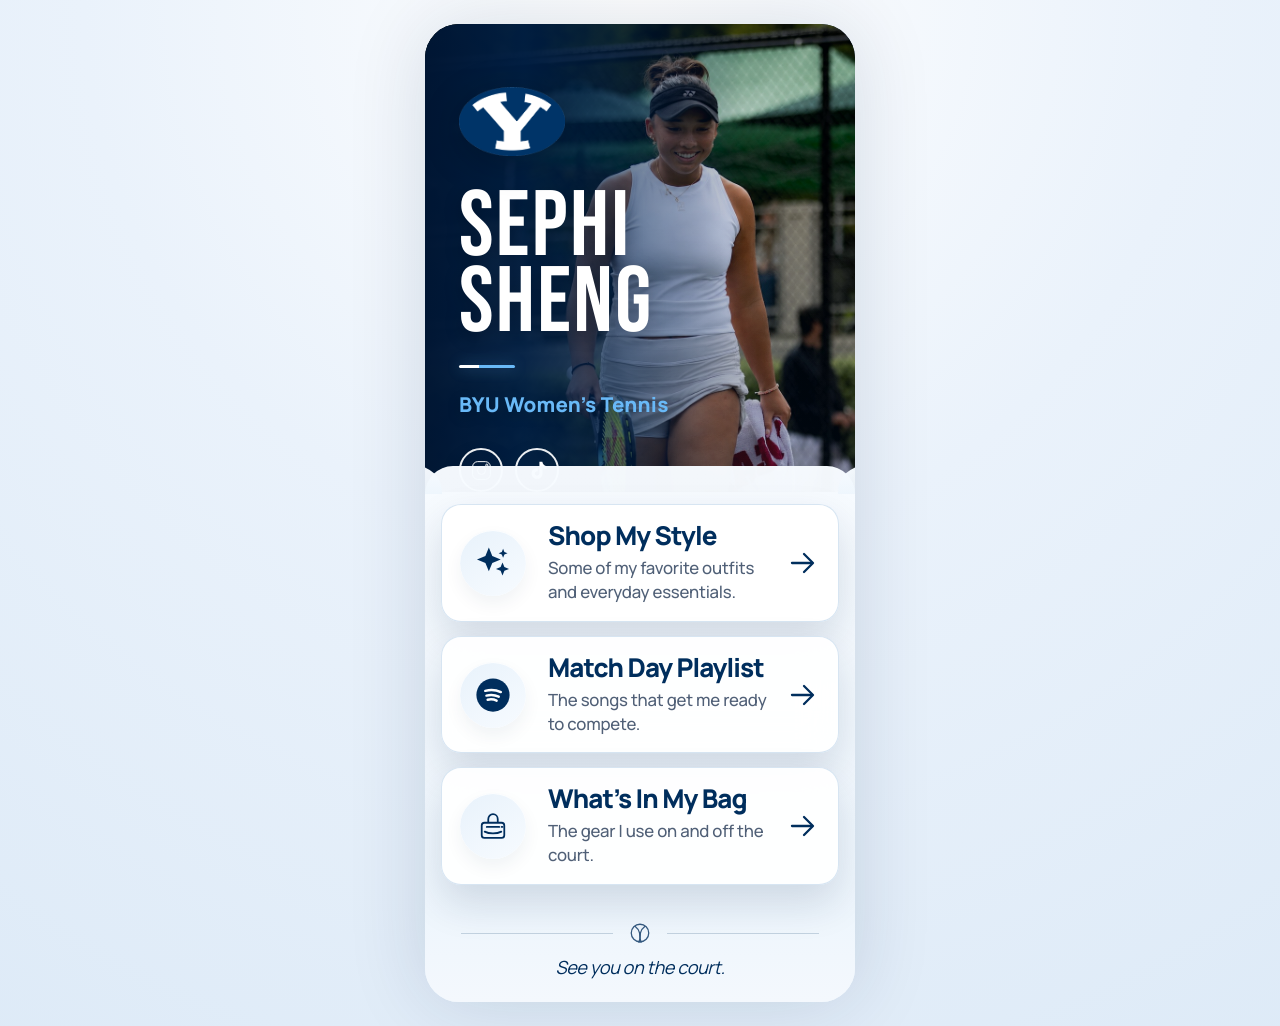
==== commit 073bfda2: "Add files via upload" ====
--- a/index.html
+++ b/index.html
@@ -95,20 +95,32 @@
 
       <a class="link-card" href="gear/" aria-label="Open What’s In My Bag">
         <span class="icon-bubble" aria-hidden="true">
-          <svg class="icon icon-racket" viewBox="0 0 64 64">
-            <ellipse cx="28" cy="23" rx="12" ry="17" transform="rotate(34 28 23)"></ellipse>
-            <path d="M22 38L10 54"></path>
-            <path d="M17 49l-4-4"></path>
-            <path d="M18 20l20 13"></path>
-            <path d="M23 13l21 14"></path>
-            <path d="M12 27l21 14"></path>
-            <path d="M19 39l21-31"></path>
-            <path d="M13 33l21-31"></path>
-          </svg>
+          <svg class="icon icon-bag-home" viewBox="0 0 64 64" aria-hidden="true">
+  <g
+    fill="none"
+    stroke="currentColor"
+    stroke-width="3"
+    stroke-linecap="round"
+    stroke-linejoin="round"
+  >
+    <!-- Handle -->
+    <path d="M24 25v-4.5C24 15.8 27.6 12 32 12s8 3.8 8 8.5V25"></path>
+
+    <!-- Bag body -->
+    <path d="M17.5 26.5h29c2.5 0 4.5 2 4.5 4.5v16.5c0 2.5-2 4.5-4.5 4.5h-29c-2.5 0-4.5-2-4.5-4.5V31c0-2.5 2-4.5 4.5-4.5z"></path>
+
+    <!-- Soft rounded base/detail line -->
+    <path d="M18 41.5c3.8 2.1 8.4 3.1 14 3.1s10.2-1 14-3.1"></path>
+
+    <!-- Zipper/detail -->
+    <path d="M21.5 33.5h21"></path>
+    <path d="M46.5 33.5h1.5"></path>
+  </g>
+</svg>
         </span>
         <span class="card-copy">
           <strong>What’s In My Bag</strong>
-          <span>The racquets, shoes, and gear I actually use.</span>
+          <span>The gear I use on and off the court.</span>
         </span>
         <span class="arrow" aria-hidden="true">
           <svg viewBox="0 0 34 34">
--- a/assets/css/style.css
+++ b/assets/css/style.css
@@ -142,10 +142,16 @@
   text-shadow: 0 4px 14px rgba(0,0,0,.22);
 }
 
-.instagram-link {
+.social-links {
+  display: flex;
+  align-items: center;
+  gap: 12px;
+  margin-top: clamp(23px, 4svh, 31px);
+}
+
+.social-link {
   width: 44px;
   height: 44px;
-  margin-top: clamp(23px, 4svh, 31px);
   border: 2px solid rgba(255,255,255,.92);
   border-radius: 50%;
   display: grid;
@@ -155,15 +161,22 @@
   box-shadow: 0 10px 20px rgba(0,0,0,.18);
 }
 
-.instagram-link svg {
+.social-link svg {
   width: 23px;
   height: 23px;
   stroke: currentColor;
   fill: none;
 }
 
-.instagram-link:hover,
-.instagram-link:focus-visible {
+.tiktok-link svg {
+  width: 22px;
+  height: 22px;
+  fill: currentColor;
+  stroke: none;
+}
+
+.social-link:hover,
+.social-link:focus-visible {
   background: #fff;
   color: var(--navy);
   transform: translateY(-2px);
@@ -377,7 +390,8 @@
   .byu-mark { width: 76px; margin-bottom: 22px; }
   .name { font-size: 4.25rem; }
   .team { font-size: 1rem; }
-  .instagram-link { width: 40px; height: 40px; margin-top: 20px; }
+  .social-links { margin-top: 20px; }
+  .social-link { width: 40px; height: 40px; }
   .link-panel { padding: 30px 13px 10px; }
   .link-card {
     min-height: 96px;
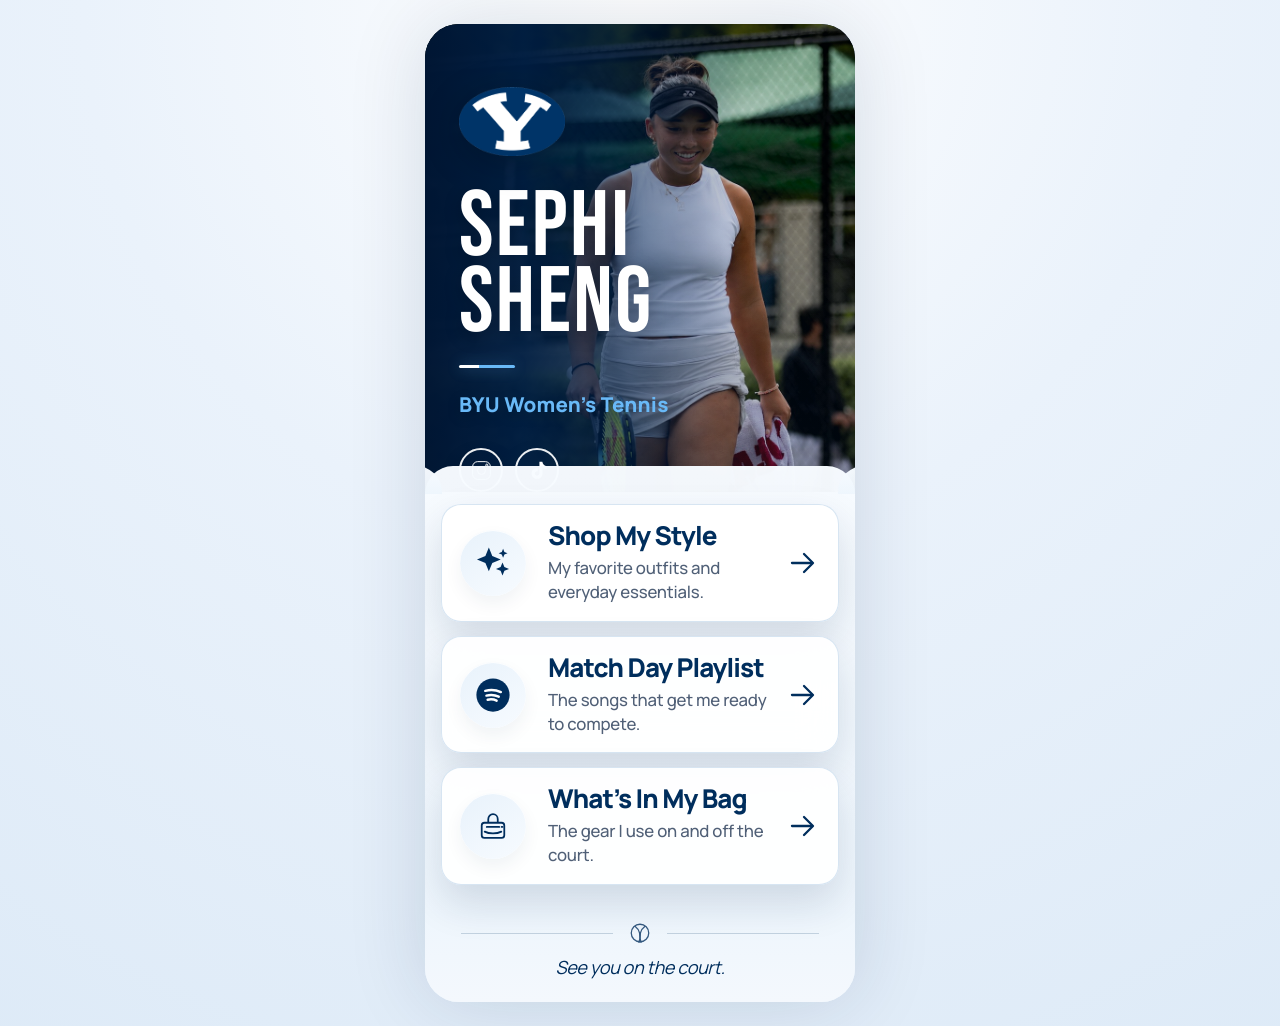
==== commit 6f6dc861: "Add files via upload" ====
--- a/index.html
+++ b/index.html
@@ -62,7 +62,7 @@
         </span>
         <span class="card-copy">
           <strong>Shop My Style</strong>
-          <span>Some of my favorite outfits and everyday essentials.</span>
+          <span>My favorite outfits and everyday essentials.</span>
         </span>
         <span class="arrow" aria-hidden="true">
           <svg viewBox="0 0 34 34">
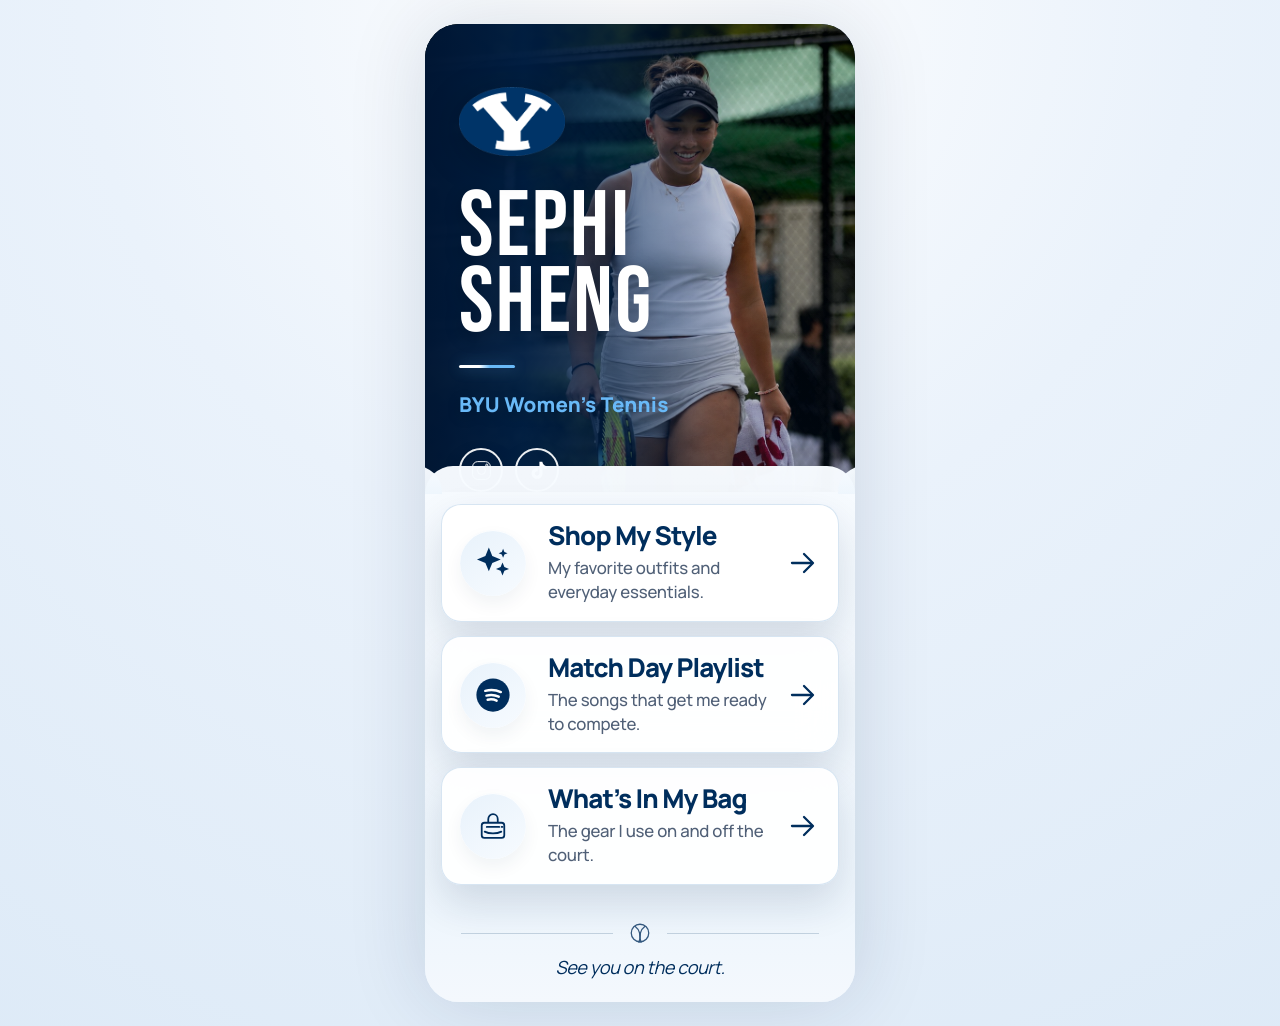
==== commit f4190dae: "Add files via upload" ====
--- a/index.html
+++ b/index.html
@@ -52,7 +52,7 @@
     </header>
 
     <main class="link-panel" aria-label="Featured links">
-      <a class="link-card" href="style/" aria-label="Open Shop My Style">
+     <a class="link-card" href="https://shopmy.us/shop/sephisheng" target="_blank" rel="noopener noreferrer" aria-label="Open Shop My Style">
         <span class="icon-bubble" aria-hidden="true">
           <svg class="icon icon-sparkle" viewBox="0 0 64 64">
             <path d="M25 6l5.8 14.2L45 26l-14.2 5.8L25 46l-5.8-14.2L5 26l14.2-5.8L25 6z"></path>
--- a/assets/css/style.css
+++ b/assets/css/style.css
@@ -128,7 +128,7 @@
   width: 56px;
   height: 3px;
   border-radius: 999px;
-  background: linear-gradient(90deg, #fff 0%, #fff 36%, var(--blue) 36%, var(--blue) 100%);
+  background: linear-gradient(90deg, #fff 0%, #fff 36%, var(--blue) 55%, var(--blue) 100%);
   margin: clamp(19px, 2.7svh, 25px) 0 clamp(20px, 2.9svh, 27px);
   box-shadow: 0 0 14px rgba(105,185,247,.42);
 }
@@ -490,3 +490,576 @@
   color: #fff;
   font-weight: 800;
 }
+
+/* ===============================
+   What’s In My Bag — polished gear page
+   =============================== */
+.gear-page.subpage-frame {
+  background: linear-gradient(180deg, #001b3d 0%, #eaf2fb 30%, #f7fbff 100%);
+}
+
+.gear-page .gear-hero {
+  position: relative;
+  min-height: 260px;
+  padding: calc(31px + env(safe-area-inset-top)) 24px 52px;
+  overflow: hidden;
+  background:
+    radial-gradient(circle at 88% 8%, rgba(105,185,247,.28), transparent 31%),
+    linear-gradient(90deg, rgba(0, 19, 45, .97) 0%, rgba(0, 35, 78, .88) 46%, rgba(0, 46, 93, .47) 100%),
+    linear-gradient(180deg, rgba(0,0,0,.08), rgba(0,27,60,.35)),
+    url('../images/hero.jpg') center 34% / cover;
+}
+
+.gear-page .gear-hero::after {
+  content: "";
+  position: absolute;
+  left: 0;
+  right: 0;
+  bottom: -1px;
+  height: 34px;
+  border-radius: 28px 28px 0 0;
+  background: linear-gradient(180deg, rgba(247,251,255,.98), #f2f8fe);
+  box-shadow: 0 -18px 34px rgba(0, 17, 41, .22);
+}
+
+.gear-page .back-link {
+  position: relative;
+  z-index: 2;
+  display: inline-flex;
+  align-items: center;
+  min-height: 34px;
+  padding: 0 2px;
+  color: rgba(255,255,255,.92);
+  font-size: .92rem;
+  font-weight: 900;
+  letter-spacing: -.02em;
+  margin-bottom: 26px;
+  text-shadow: 0 4px 14px rgba(0,0,0,.22);
+}
+
+.gear-page .hero-eyebrow {
+  position: relative;
+  z-index: 2;
+  color: rgba(255,255,255,.92);
+  font-size: .98rem;
+  line-height: 1.2;
+  font-weight: 800;
+  letter-spacing: -.02em;
+  margin-bottom: 4px;
+}
+
+.gear-page .subpage-hero h1 {
+  position: relative;
+  z-index: 2;
+  max-width: 360px;
+  color: #fff;
+  font-size: clamp(2.1rem, 10.8vw, 2.95rem);
+  line-height: .98;
+  letter-spacing: -.065em;
+  font-weight: 900;
+  margin-bottom: 12px;
+  text-shadow: 0 10px 26px rgba(0,0,0,.26);
+}
+
+.gear-page .subpage-hero p {
+  position: relative;
+  z-index: 2;
+  max-width: 328px;
+  color: #bfe5ff;
+  font-size: 1.02rem;
+  line-height: 1.46;
+  font-weight: 800;
+  letter-spacing: -.025em;
+  text-shadow: 0 4px 16px rgba(0,0,0,.22);
+}
+
+.gear-page .gear-content {
+  position: relative;
+  z-index: 3;
+  margin-top: -20px;
+  padding: 18px 16px 44px;
+  color: var(--text);
+  background:
+    radial-gradient(circle at 0 3%, rgba(105,185,247,.16), transparent 32%),
+    linear-gradient(180deg, #f7fbff 0%, #edf6fd 54%, #f8fbff 100%);
+  border-radius: 28px 28px 0 0;
+}
+
+.gear-intro-card,
+.gear-section,
+.disclosure-card {
+  position: relative;
+  overflow: hidden;
+  border: 1px solid rgba(207, 224, 240, .9);
+  box-shadow: 0 18px 40px rgba(0, 34, 71, .12);
+  backdrop-filter: blur(16px);
+  -webkit-backdrop-filter: blur(16px);
+}
+
+.gear-intro-card {
+  min-height: 190px;
+  padding: 20px 16px 18px;
+  margin-bottom: 16px;
+  border-radius: 26px;
+  background:
+    radial-gradient(circle at 100% 0, rgba(105,185,247,.25), transparent 35%),
+    linear-gradient(160deg, rgba(255,255,255,.98), rgba(244,250,255,.96));
+}
+
+.gear-intro-card::before {
+  content: "";
+  position: absolute;
+  inset: 0 0 auto 0;
+  height: 5px;
+  background: linear-gradient(90deg, var(--blue), #ffffff, var(--navy));
+}
+
+.intro-pill {
+  display: inline-flex;
+  align-items: center;
+  min-height: 26px;
+  padding: 5px 10px;
+  margin-bottom: 10px;
+  border-radius: 999px;
+  color: #0b4d86;
+  background: rgba(105,185,247,.16);
+  border: 1px solid rgba(105,185,247,.28);
+  font-size: .69rem;
+  line-height: 1;
+  font-weight: 900;
+  letter-spacing: .12em;
+  text-transform: uppercase;
+}
+
+.bag-visual {
+  position: absolute;
+  top: 18px;
+  right: 14px;
+  width: 98px;
+  height: 84px;
+  opacity: .92;
+  pointer-events: none;
+}
+
+.bag-handle {
+  position: absolute;
+  left: 30px;
+  top: 1px;
+  width: 42px;
+  height: 27px;
+  border: 5px solid rgba(0,46,93,.20);
+  border-bottom: none;
+  border-radius: 24px 24px 0 0;
+}
+
+.bag-body {
+  position: absolute;
+  left: 9px;
+  right: 7px;
+  bottom: 5px;
+  height: 50px;
+  border-radius: 20px 20px 24px 24px;
+  background:
+    linear-gradient(135deg, rgba(0,46,93,.98), rgba(0,27,61,.94)),
+    radial-gradient(circle at 78% 20%, rgba(105,185,247,.45), transparent 38%);
+  box-shadow: 0 16px 28px rgba(0,46,93,.18);
+}
+
+.bag-body::before,
+.bag-body::after {
+  content: "";
+  position: absolute;
+  left: 15px;
+  right: 15px;
+  height: 2px;
+  background: rgba(191,229,255,.6);
+  border-radius: 999px;
+}
+
+.bag-body::before { top: 16px; }
+.bag-body::after { top: 29px; opacity: .5; }
+
+.visual-racket {
+  position: absolute;
+  width: 22px;
+  height: 46px;
+  border: 3px solid rgba(105,185,247,.75);
+  border-radius: 999px;
+  transform-origin: 50% 90%;
+}
+
+.visual-racket::after {
+  content: "";
+  position: absolute;
+  left: 50%;
+  top: 36px;
+  width: 3px;
+  height: 31px;
+  transform: translateX(-50%);
+  background: rgba(0,46,93,.55);
+  border-radius: 999px;
+}
+
+.visual-racket.one {
+  top: 4px;
+  right: 29px;
+  transform: rotate(17deg);
+}
+
+.visual-racket.two {
+  top: 7px;
+  right: 52px;
+  transform: rotate(-15deg);
+  opacity: .72;
+}
+
+.intro-title {
+  position: relative;
+  z-index: 1;
+  max-width: 270px;
+  color: var(--navy);
+  font-size: clamp(1.35rem, 6.3vw, 1.72rem);
+  line-height: 1.03;
+  letter-spacing: -.055em;
+  font-weight: 900;
+  margin-bottom: 8px;
+}
+
+.intro-copy {
+  position: relative;
+  z-index: 1;
+  max-width: 342px;
+  color: #40536d;
+  font-size: .96rem;
+  line-height: 1.52;
+  font-weight: 650;
+  letter-spacing: -.02em;
+}
+
+.gear-jump-list {
+  position: relative;
+  z-index: 1;
+  display: flex;
+  flex-wrap: wrap;
+  gap: 8px;
+  margin-top: 16px;
+}
+
+.gear-jump-list a {
+  display: inline-flex;
+  align-items: center;
+  justify-content: center;
+  min-height: 35px;
+  padding: 8px 12px;
+  border-radius: 999px;
+  color: var(--navy);
+  background: rgba(234, 246, 255, .96);
+  border: 1px solid rgba(105, 185, 247, .34);
+  box-shadow: 0 8px 16px rgba(0,46,93,.055);
+  font-size: .82rem;
+  line-height: 1;
+  font-weight: 900;
+  letter-spacing: -.015em;
+  transition: transform .2s ease, background .2s ease, border-color .2s ease;
+}
+
+.gear-jump-list a:hover,
+.gear-jump-list a:focus-visible {
+  transform: translateY(-2px);
+  background: #fff;
+  border-color: rgba(0,46,93,.24);
+  outline: none;
+}
+
+.gear-section {
+  padding: 21px 17px 17px;
+  margin-bottom: 16px;
+  border-radius: 24px;
+  background: rgba(255,255,255,.96);
+}
+
+.gear-section::before {
+  content: "";
+  position: absolute;
+  top: 0;
+  left: 0;
+  right: 0;
+  height: 5px;
+  background: linear-gradient(90deg, var(--navy), var(--blue));
+}
+
+.highlight-section {
+  background:
+    radial-gradient(circle at 100% 0, rgba(105,185,247,.20), transparent 34%),
+    linear-gradient(180deg, rgba(255,255,255,.98), rgba(247,251,255,.98));
+  border-color: rgba(105,185,247,.32);
+}
+
+.section-eyebrow {
+  color: #2d84c8;
+  font-size: .72rem;
+  line-height: 1;
+  font-weight: 900;
+  letter-spacing: .13em;
+  text-transform: uppercase;
+  margin-bottom: 8px;
+}
+
+.gear-section h2 {
+  color: var(--navy);
+  font-size: clamp(1.42rem, 6.4vw, 1.72rem);
+  line-height: 1.04;
+  letter-spacing: -.055em;
+  font-weight: 900;
+  margin-bottom: 10px;
+}
+
+.gear-lede {
+  color: #40536d;
+  font-size: .96rem;
+  line-height: 1.56;
+  font-weight: 630;
+  letter-spacing: -.02em;
+}
+
+.spec-grid {
+  display: grid;
+  grid-template-columns: repeat(2, minmax(0, 1fr));
+  gap: 10px;
+  margin-top: 15px;
+}
+
+.spec-item {
+  padding: 12px 12px 11px;
+  border-radius: 16px;
+  background:
+    linear-gradient(180deg, #f8fcff 0%, #edf6fd 100%);
+  border: 1px solid rgba(207,224,240,.92);
+  box-shadow: inset 0 1px 0 rgba(255,255,255,.92);
+}
+
+.spec-item.wide {
+  grid-column: 1 / -1;
+}
+
+.spec-label {
+  display: block;
+  color: #5e7f9d;
+  font-size: .67rem;
+  line-height: 1;
+  font-weight: 900;
+  letter-spacing: .105em;
+  text-transform: uppercase;
+  margin-bottom: 6px;
+}
+
+.spec-value {
+  display: block;
+  color: var(--navy);
+  font-size: .93rem;
+  line-height: 1.34;
+  font-weight: 850;
+  letter-spacing: -.018em;
+}
+
+.feature-list {
+  list-style: none;
+  display: grid;
+  gap: 9px;
+  margin-top: 14px;
+}
+
+.feature-list li {
+  position: relative;
+  padding: 12px 13px 12px 38px;
+  border-radius: 16px;
+  color: #40536d;
+  background: linear-gradient(180deg, #f8fcff, #edf6fd);
+  border: 1px solid rgba(207,224,240,.9);
+  font-size: .92rem;
+  line-height: 1.42;
+  font-weight: 700;
+}
+
+.feature-list li::before {
+  content: "";
+  position: absolute;
+  left: 14px;
+  top: 17px;
+  width: 9px;
+  height: 9px;
+  border-radius: 50%;
+  background: var(--blue);
+  box-shadow: 0 0 0 5px rgba(105,185,247,.16);
+}
+
+.product-grid {
+  display: grid;
+  gap: 10px;
+  margin-top: 14px;
+}
+
+.product-card {
+  display: grid;
+  grid-template-columns: 48px 1fr;
+  align-items: center;
+  gap: 12px;
+  padding: 13px;
+  border-radius: 18px;
+  background: linear-gradient(180deg, #f9fcff 0%, #eef7fd 100%);
+  border: 1px solid rgba(207,224,240,.9);
+  box-shadow: inset 0 1px 0 rgba(255,255,255,.94);
+}
+
+.product-icon {
+  width: 48px;
+  height: 48px;
+  border-radius: 16px;
+  display: grid;
+  place-items: center;
+  color: #fff;
+  background:
+    radial-gradient(circle at 72% 18%, rgba(105,185,247,.45), transparent 36%),
+    linear-gradient(135deg, var(--navy), var(--navy-deep));
+  box-shadow: 0 12px 20px rgba(0,46,93,.14);
+  font-size: .63rem;
+  line-height: 1;
+  font-weight: 950;
+  letter-spacing: .08em;
+  text-transform: uppercase;
+}
+
+.product-copy strong {
+  display: block;
+  color: var(--navy);
+  font-size: 1.04rem;
+  line-height: 1.18;
+  font-weight: 900;
+  letter-spacing: -.03em;
+  margin-bottom: 4px;
+}
+
+.product-copy p {
+  color: #506077;
+  font-size: .91rem;
+  line-height: 1.45;
+  font-weight: 650;
+  letter-spacing: -.012em;
+}
+
+.gear-actions {
+  display: flex;
+  flex-wrap: wrap;
+  gap: 9px;
+  margin-top: 15px;
+}
+
+.gear-button {
+  display: inline-flex;
+  justify-content: center;
+  align-items: center;
+  min-height: 44px;
+  padding: 11px 15px;
+  border-radius: 999px;
+  color: #fff;
+  background:
+    linear-gradient(135deg, var(--navy), var(--navy-deep));
+  border: 1px solid rgba(0,46,93,.92);
+  box-shadow: 0 12px 22px rgba(0,46,93,.16);
+  font-size: .85rem;
+  line-height: 1.1;
+  font-weight: 900;
+  letter-spacing: -.015em;
+  transition: transform .22s ease, box-shadow .22s ease, background .22s ease;
+}
+
+.gear-button.secondary {
+  color: var(--navy);
+  background: #fff;
+  border-color: rgba(0,46,93,.16);
+  box-shadow: 0 9px 16px rgba(0,46,93,.08);
+}
+
+.gear-button:hover,
+.gear-button:focus-visible {
+  transform: translateY(-2px);
+  box-shadow: 0 16px 28px rgba(0,46,93,.18);
+  outline: none;
+}
+
+.gear-button.secondary:hover,
+.gear-button.secondary:focus-visible {
+  border-color: rgba(105,185,247,.65);
+}
+
+.playlist-callout {
+  display: block;
+  padding: 16px;
+  margin-top: 14px;
+  border-radius: 20px;
+  color: #fff;
+  background:
+    radial-gradient(circle at 100% 0, rgba(105,185,247,.40), transparent 39%),
+    linear-gradient(135deg, rgba(0,46,93,.98), rgba(0,27,61,.96));
+  box-shadow: 0 16px 30px rgba(0,46,93,.16);
+  transition: transform .22s ease, box-shadow .22s ease;
+}
+
+.playlist-callout:hover,
+.playlist-callout:focus-visible {
+  transform: translateY(-2px);
+  box-shadow: 0 20px 34px rgba(0,46,93,.20);
+  outline: none;
+}
+
+.playlist-callout strong {
+  display: block;
+  font-size: 1.12rem;
+  line-height: 1.15;
+  font-weight: 900;
+  margin-bottom: 4px;
+  letter-spacing: -.03em;
+}
+
+.playlist-callout span {
+  display: block;
+  color: #bfe5ff;
+  font-size: .91rem;
+  line-height: 1.42;
+  font-weight: 700;
+}
+
+.disclosure-card {
+  padding: 18px;
+  margin-top: 4px;
+  border-radius: 22px;
+  background: rgba(255,255,255,.92);
+}
+
+.disclosure-card strong {
+  display: block;
+  color: var(--navy);
+  font-size: 1rem;
+  font-weight: 900;
+  margin-bottom: 6px;
+}
+
+.disclosure-card p {
+  color: #506077;
+  font-size: .86rem;
+  line-height: 1.5;
+  font-weight: 650;
+}
+
+@media (max-width: 380px) {
+  .gear-page .gear-hero { min-height: 246px; padding-left: 22px; padding-right: 22px; }
+  .gear-page .subpage-hero h1 { font-size: 2.08rem; }
+  .gear-page .subpage-hero p { font-size: .96rem; }
+  .gear-page .gear-content { padding-left: 13px; padding-right: 13px; }
+  .gear-intro-card { padding: 18px 14px 16px; }
+  .bag-visual { width: 82px; height: 76px; right: 10px; opacity: .55; }
+  .intro-title { max-width: 230px; }
+  .spec-grid { grid-template-columns: 1fr; }
+  .gear-section { padding: 19px 15px 16px; border-radius: 21px; }
+}
+
